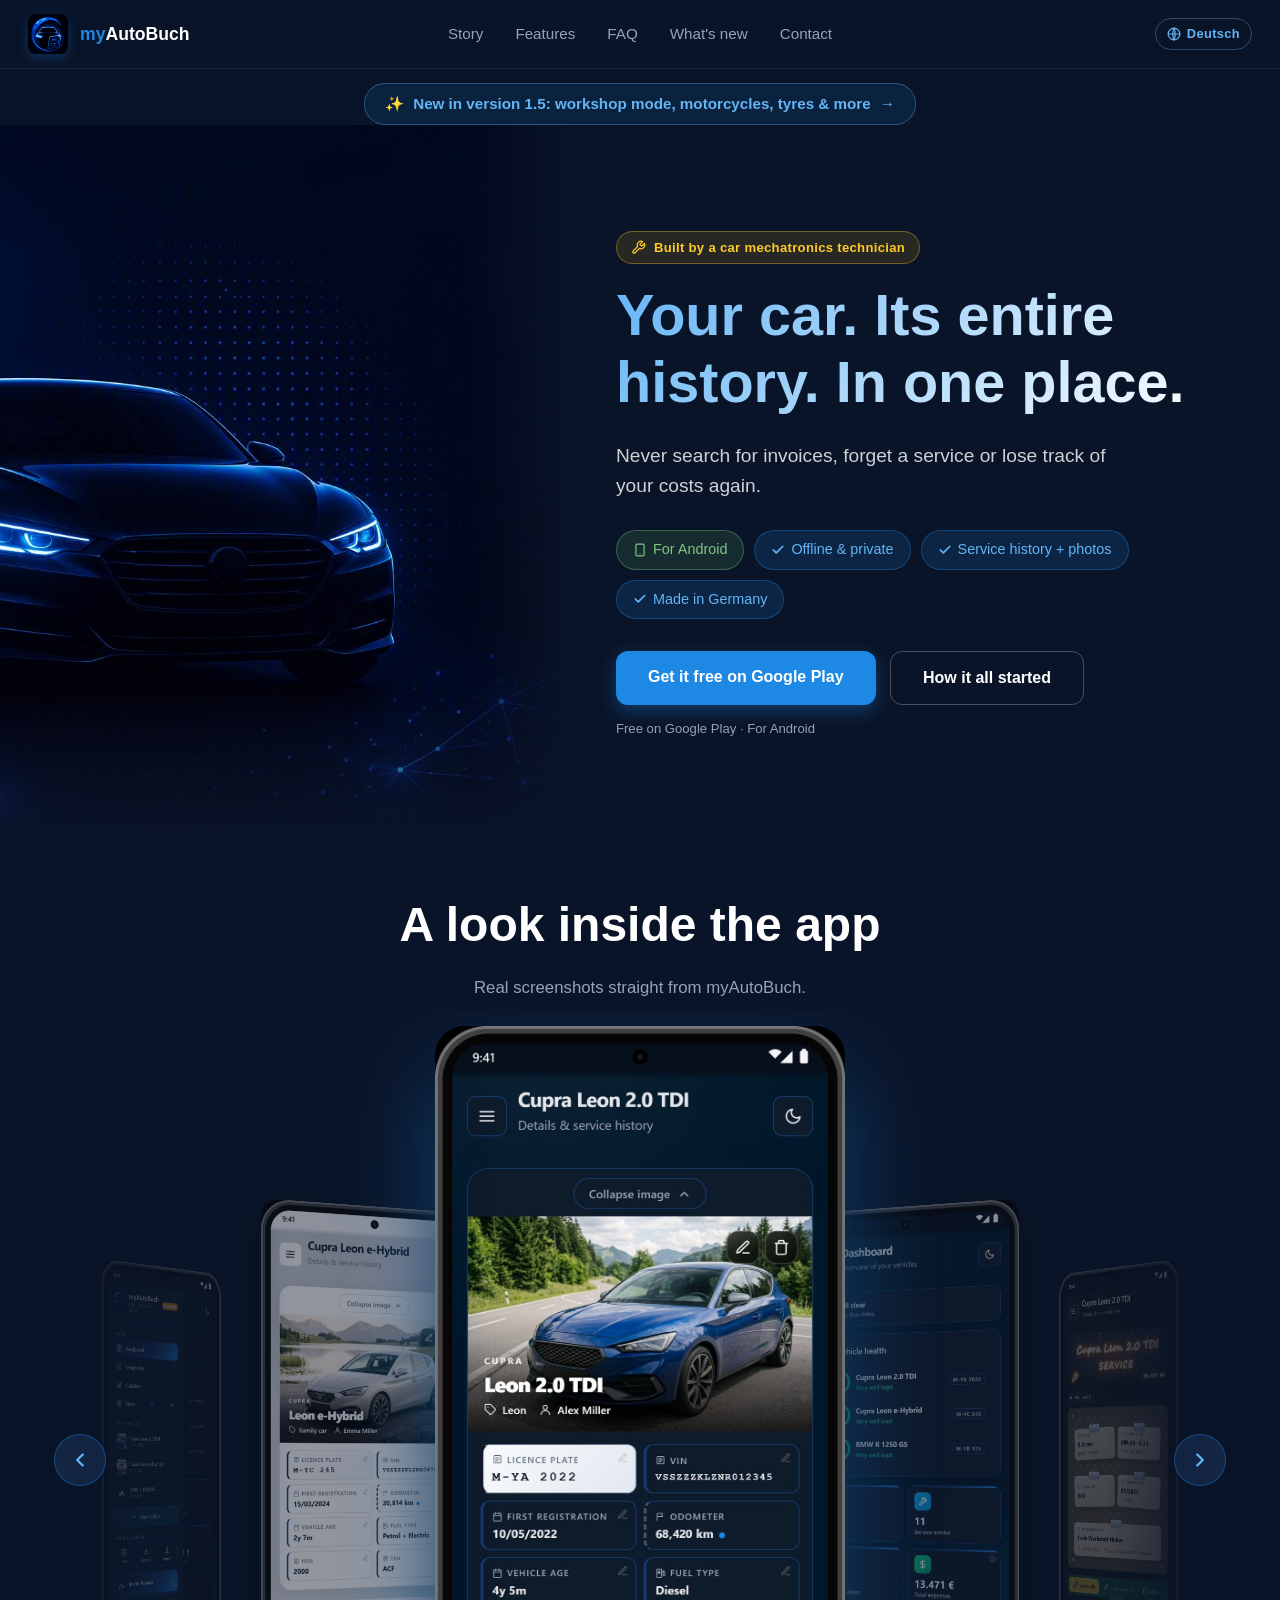
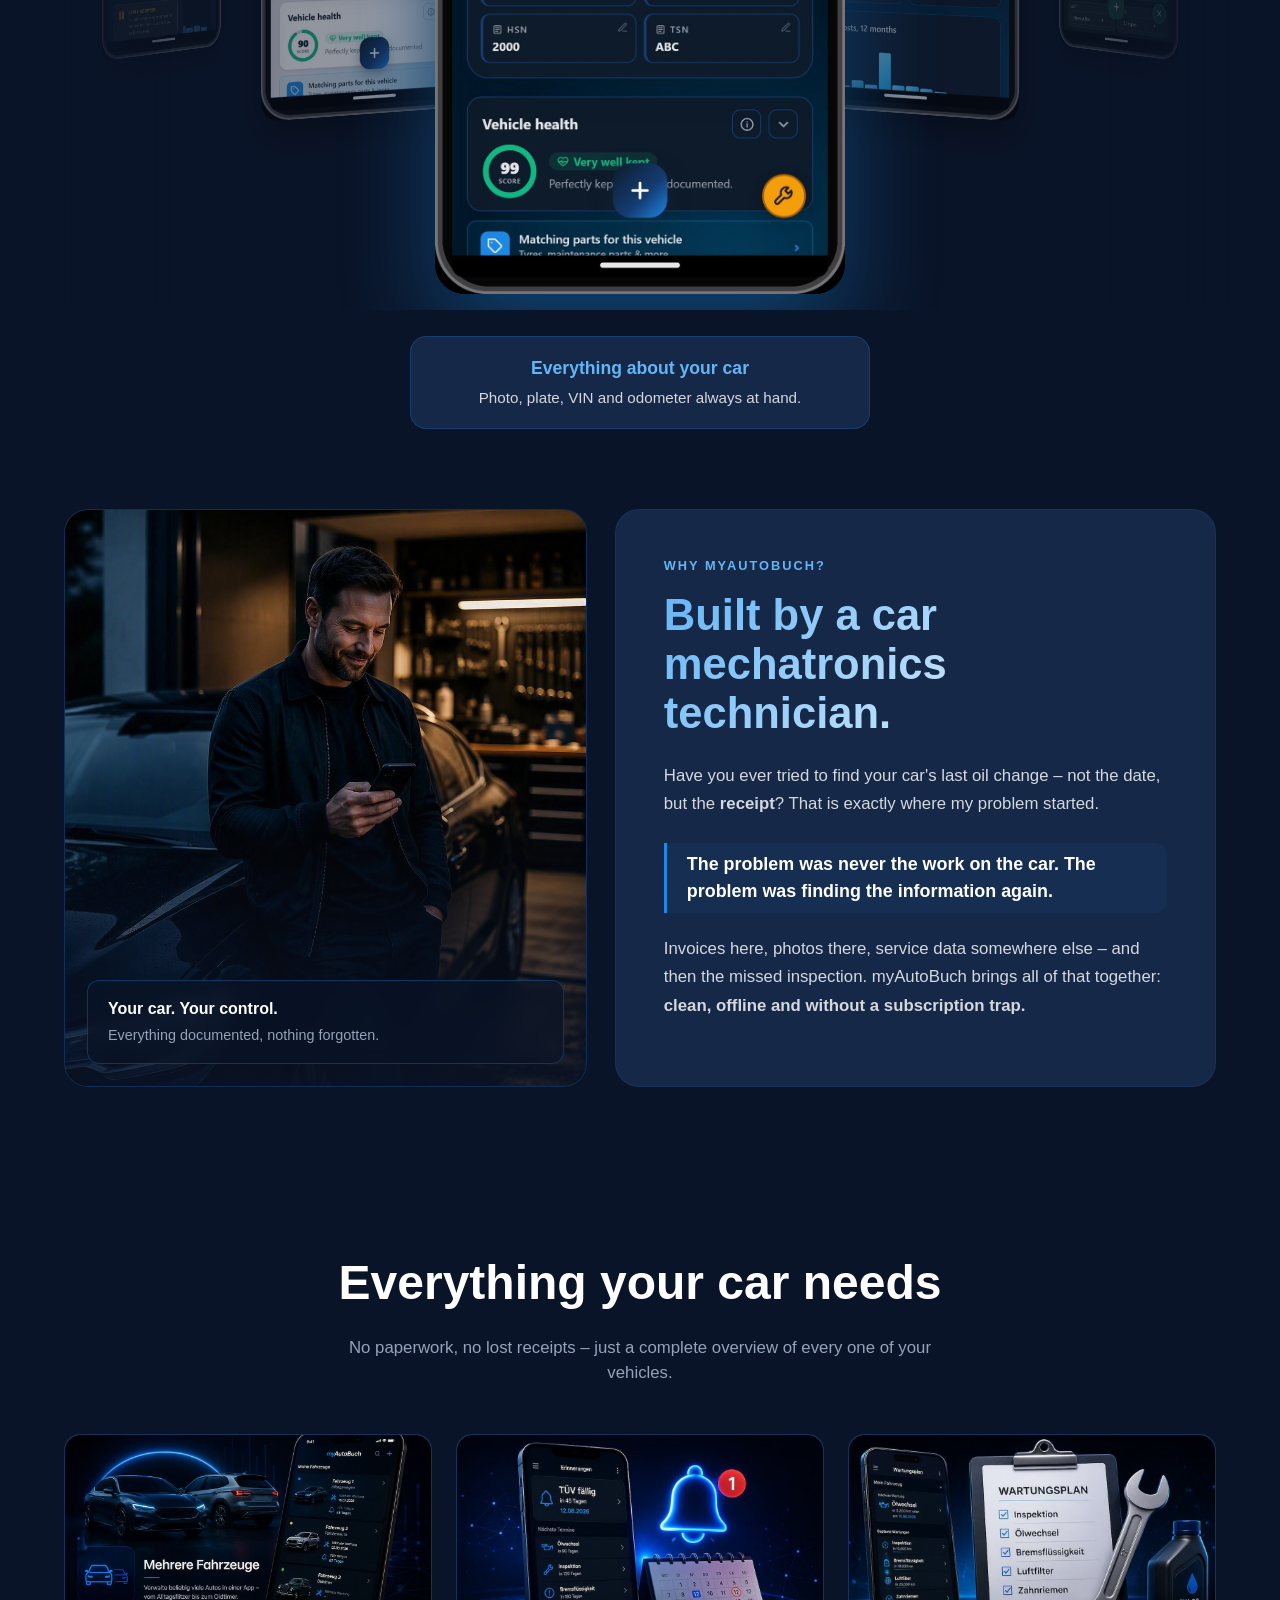
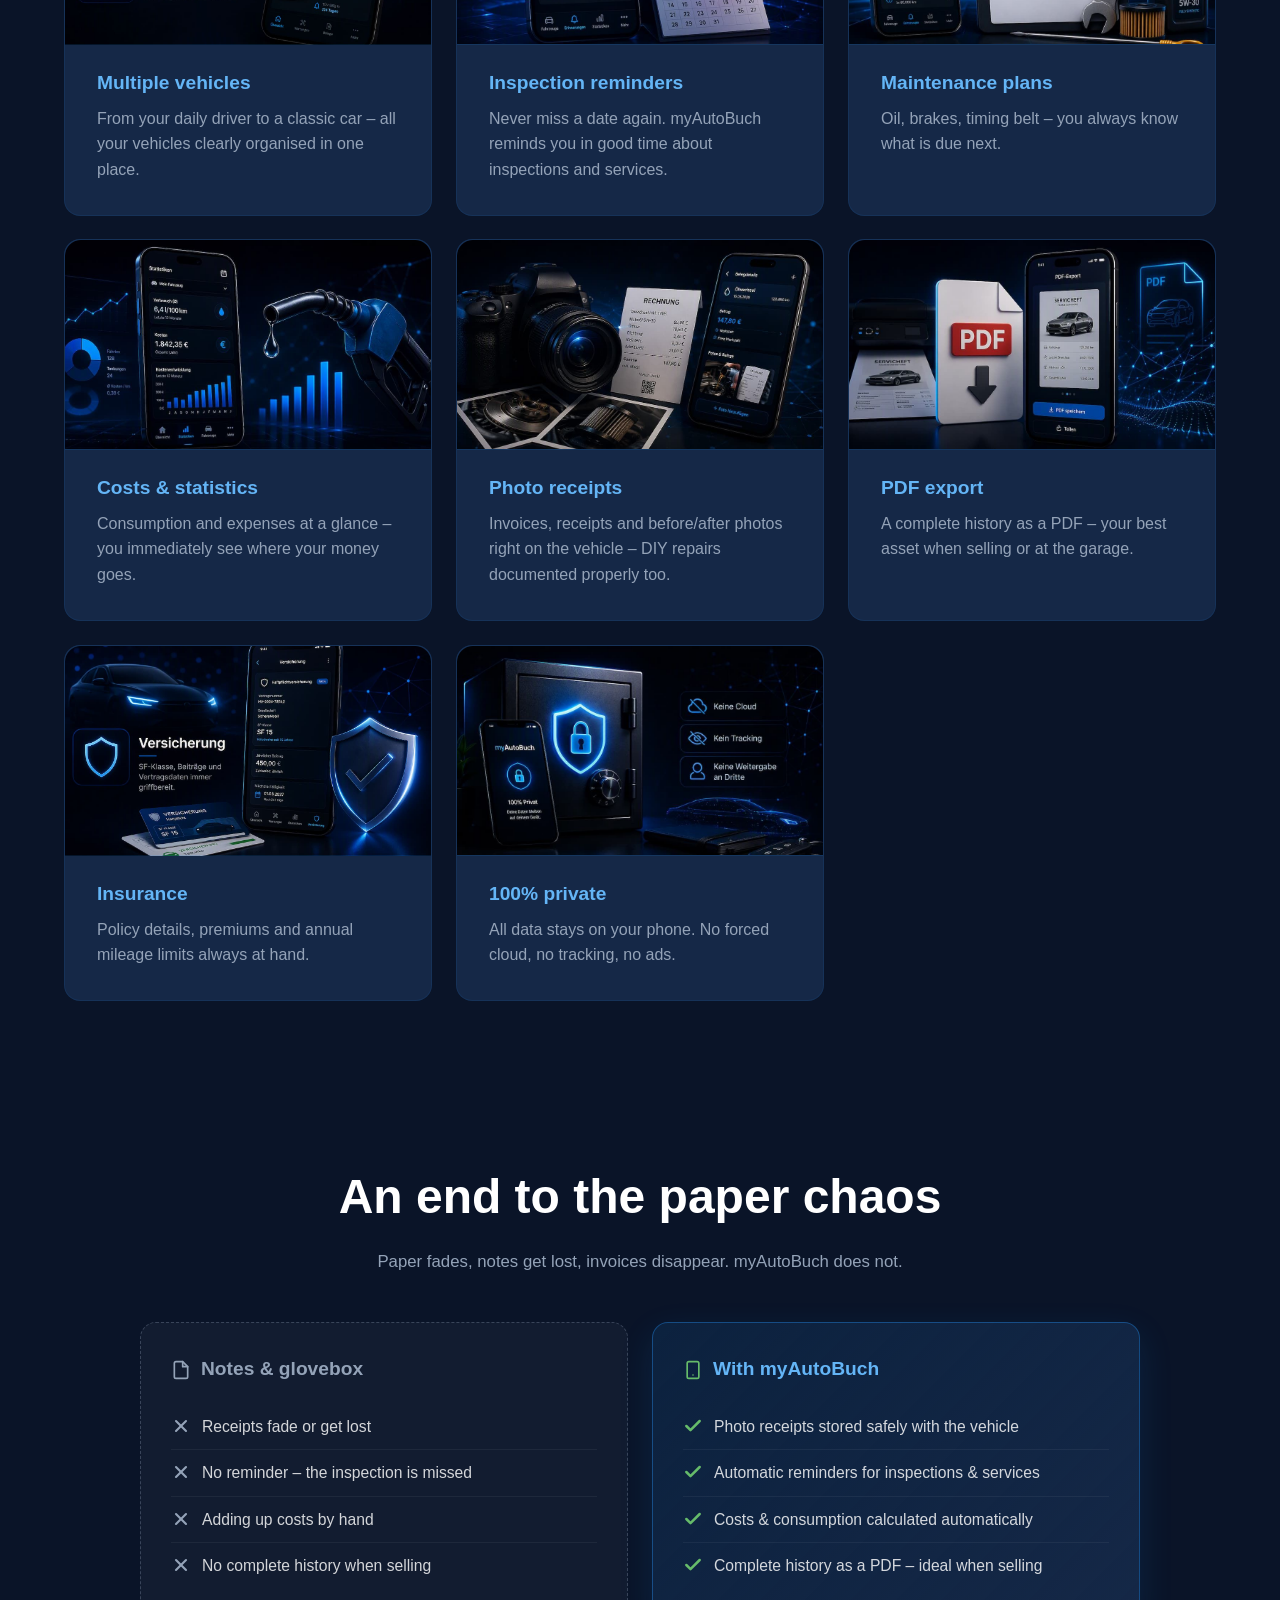
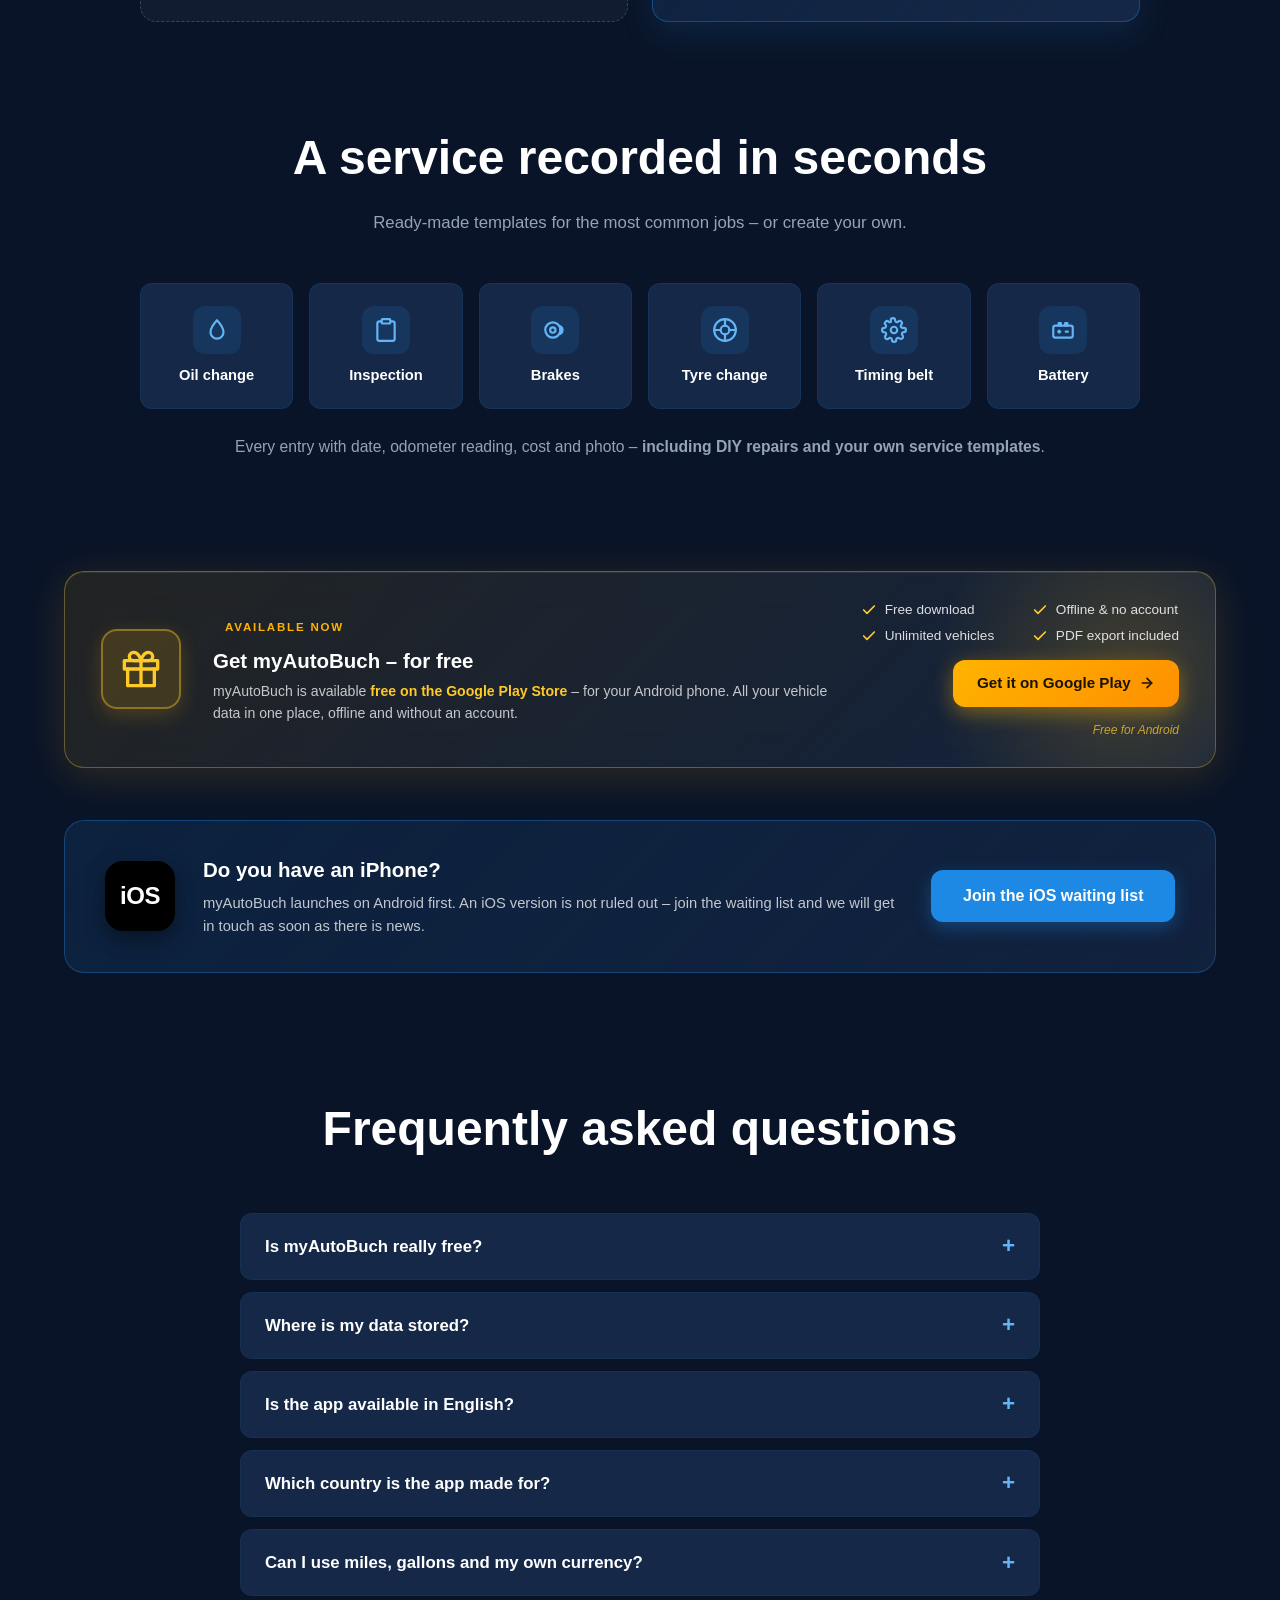
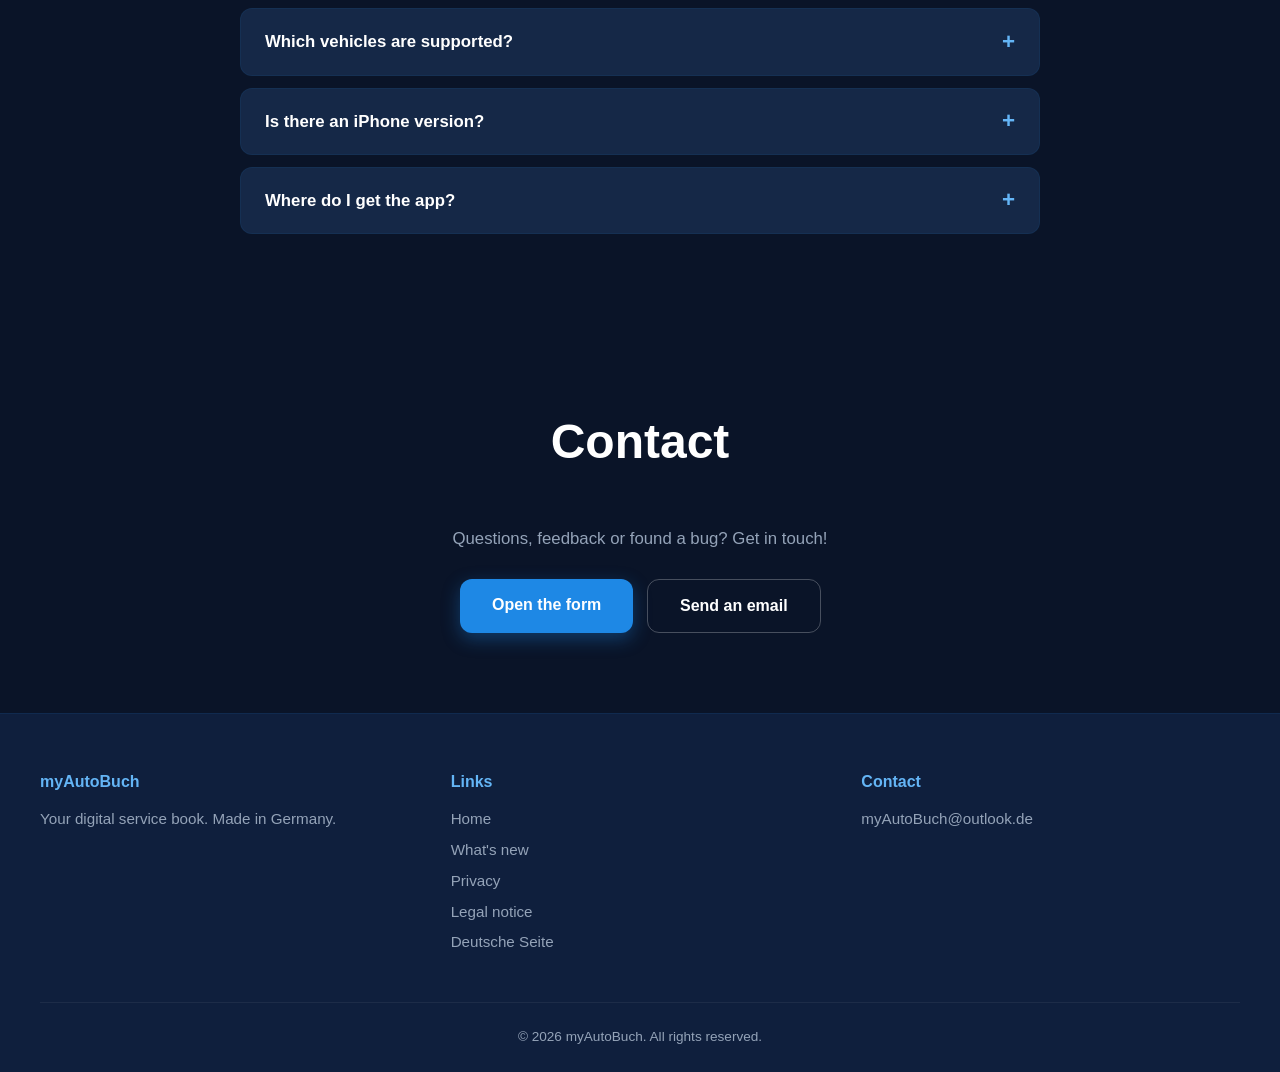
==== en/index.html @ b99125cb "v1.5-Screenshots (17, DE+EN), englische Seite freigeschaltet (Sprachumschalter, hreflang, Sitemap), " ====
<!DOCTYPE html>
<html lang="en">
<head>
<meta charset="UTF-8">
<meta name="viewport" content="width=device-width,initial-scale=1.0">
<title>myAutoBuch – Digital Service Book App for Android | Inspection, Maintenance, Fuel</title>
<meta name="description" content="myAutoBuch is the digital service book for Android. Maintenance, inspection dates, fuel-ups, costs and receipts in one app. 100% offline, 100% private. Made in Germany.">
<meta property="og:site_name" content="myAutoBuch">
<meta property="og:type" content="website">
<meta property="og:title" content="myAutoBuch – Digital Service Book App for Android">
<meta property="og:description" content="Digital service book, inspection reminders, maintenance plans and fuel log in one app. All data stays offline on your phone. Made in Germany.">
<meta property="og:url" content="https://myautobuch.github.io/en/">
<meta property="og:image" content="https://myautobuch.github.io/assets/og-image.jpg">
<meta property="og:image:width" content="1200">
<meta property="og:image:height" content="630">
<meta property="og:image:alt" content="myAutoBuch – your digital service book">
<meta property="og:locale" content="en_GB">
<meta property="og:locale:alternate" content="de_DE">
<meta name="twitter:card" content="summary_large_image">
<meta name="twitter:title" content="myAutoBuch – Digital Service Book App for Android">
<meta name="twitter:description" content="Digital service book, inspection reminders, maintenance plans and fuel log in one app. All data stays offline on your phone. Made in Germany.">
<meta name="twitter:image" content="https://myautobuch.github.io/assets/og-image.jpg">
<meta name="twitter:image:alt" content="myAutoBuch – your digital service book">
<link rel="canonical" href="https://myautobuch.github.io/en/">
<link rel="alternate" hreflang="de" href="https://myautobuch.github.io/">
<link rel="alternate" hreflang="en" href="https://myautobuch.github.io/en/">
<link rel="alternate" hreflang="x-default" href="https://myautobuch.github.io/">
<link rel="icon" href="/favicon.ico">
<link rel="apple-touch-icon" sizes="180x180" href="/apple-touch-icon.png">
<link rel="icon" type="image/png" sizes="32x32" href="/favicon-32x32.png">
<link rel="icon" type="image/png" sizes="16x16" href="/favicon-16x16.png">
<link rel="manifest" href="/site.webmanifest">
<meta name="theme-color" content="#0A1428">
<link rel="stylesheet" href="../style.css">

<!-- Additional SEO meta tags -->
<meta name="keywords" content="digital service book, car maintenance app, vehicle log book, inspection reminder, maintenance schedule, fuel log, car app, myAutoBuch, Android app, service history app">
<meta name="author" content="myAutoBuch">
<meta name="robots" content="index, follow, max-image-preview:large">
<meta name="googlebot" content="index, follow">
<meta name="language" content="English">
<meta name="revisit-after" content="7 days">
<meta name="rating" content="general">
<meta name="twitter:site" content="@myautobuch">
<meta name="twitter:creator" content="@myautobuch">

<!-- Structured Data / JSON-LD: MobileApplication -->
<script type="application/ld+json">
{
  "@context": "https://schema.org",
  "@type": "MobileApplication",
  "name": "myAutoBuch",
  "operatingSystem": "ANDROID",
  "applicationCategory": "AutoAndVehicles",
  "applicationSubCategory": "Digital service book",
  "description": "myAutoBuch is your digital service book for Android. Manage maintenance, inspection dates, fuel-ups, costs and receipts - 100 percent offline, 100 percent private, Made in Germany.",
  "url": "https://myautobuch.github.io/en/",
  "image": "https://myautobuch.github.io/assets/og-image.jpg",
  "inLanguage": "en",
  "author": {
    "@type": "Organization",
    "name": "myAutoBuch",
    "email": "myAutoBuch@outlook.de",
    "url": "https://myautobuch.github.io/"
  },
  "offers": {
    "@type": "Offer",
    "price": "0",
    "priceCurrency": "EUR",
    "availability": "https://schema.org/InStock"
  },
  "featureList": [
    "Manage multiple vehicles",
    "Inspection reminders",
    "Maintenance plans",
    "Statistics and reports",
    "Photo receipts",
    "PDF export",
    "Insurance details",
    "100 percent offline and private"
  ]
}
</script>
<!-- Structured Data / JSON-LD: Organization -->
<script type="application/ld+json">
{
  "@context": "https://schema.org",
  "@type": "Organization",
  "name": "myAutoBuch",
  "url": "https://myautobuch.github.io/",
  "logo": "https://myautobuch.github.io/assets/icon.png",
  "email": "myAutoBuch@outlook.de",
  "sameAs": [
    "https://www.facebook.com/myautobuch",
    "https://www.instagram.com/myautobuch",
    "https://twitter.com/myautobuch"
  ]
}
</script>
<!-- Structured Data / JSON-LD: Website -->
<script type="application/ld+json">
{
  "@context": "https://schema.org",
  "@type": "WebSite",
  "name": "myAutoBuch",
  "url": "https://myautobuch.github.io/en/",
  "inLanguage": "en"
}
</script>
<script type="application/ld+json">
{
  "@context": "https://schema.org",
  "@type": "FAQPage",
  "mainEntity": [
    {
      "@type": "Question",
      "name": "Is myAutoBuch really free?",
      "acceptedAnswer": {
        "@type": "Answer",
        "text": "The download stays free forever. Optional premium features will follow later, but the core of the app remains free."
      }
    },
    {
      "@type": "Question",
      "name": "Where is my data stored?",
      "acceptedAnswer": {
        "@type": "Answer",
        "text": "All data stays locally on your phone. There is no server and no account. An optional cloud backup will follow later as a premium feature."
      }
    },
    {
      "@type": "Question",
      "name": "Is the app available in English?",
      "acceptedAnswer": {
        "@type": "Answer",
        "text": "Yes. myAutoBuch is fully available in English. The app follows your device language by default and you can switch between English and German at any time under Profile."
      }
    },
    {
      "@type": "Question",
      "name": "Which country is the app made for?",
      "acceptedAnswer": {
        "@type": "Answer",
        "text": "myAutoBuch was originally built for Germany and includes some German-specific fields such as HSN/TSN codes, TUEV/HU inspection dates and no-claims classes for car insurance. Everything else - maintenance, fuel, costs, receipts and reminders - works anywhere. Units, currency and date format are freely configurable."
      }
    },
    {
      "@type": "Question",
      "name": "Which vehicles are supported?",
      "acceptedAnswer": {
        "@type": "Answer",
        "text": "Currently cars only. Motorcycles, motorhomes and trucks will follow in later versions."
      }
    },
    {
      "@type": "Question",
      "name": "Is there an iPhone version?",
      "acceptedAnswer": {
        "@type": "Answer",
        "text": "myAutoBuch launches on Android first. An iOS version is not ruled out - join the waiting list to be notified."
      }
    },
    {
      "@type": "Question",
      "name": "Where do I get the app?",
      "acceptedAnswer": {
        "@type": "Answer",
        "text": "myAutoBuch is available for free on the Google Play Store. Just search for myAutoBuch or use the download button on this page."
      }
    }
  ]
}
</script>
</head>
<body>

<style>
  /* Language switch (added with the English version) */
  .lang-switch{display:inline-flex;align-items:center;gap:6px;padding:5px 11px;border:1px solid rgba(100,181,246,.35);border-radius:999px;color:var(--color-primary-light);font-weight:700;font-size:.8rem;text-decoration:none;letter-spacing:.03em;white-space:nowrap}
  .lang-switch:hover{background:rgba(30,136,229,.14)}
  .lang-switch .ls-globe{width:14px;height:14px;flex-shrink:0}
  @media (max-width:600px){.lang-switch{padding:4px 9px;font-size:.72rem}}
</style>

<nav class="nav">
  <a href="index.html" class="nav-brand">
    <div class="nav-logo" aria-label="myAutoBuch logo"></div>
    <span><span style="color:var(--color-primary);">my</span>AutoBuch</span>
  </a>
  <ul class="nav-links">
    <li><a href="index.html#story">Story</a></li>
    <li><a href="index.html#features">Features</a></li>
    <li><a href="index.html#faq">FAQ</a></li>
    <li><a href="changelog.html">What's new</a></li>
    <li><a href="index.html#contact">Contact</a></li>
  </ul>
  <div class="nav-spacer">
    <a href="../index.html" class="lang-switch" hreflang="de" aria-label="Diese Seite auf Deutsch anzeigen">
      <svg class="ls-globe" viewBox="0 0 24 24" fill="none" stroke="currentColor" stroke-width="2" stroke-linecap="round" stroke-linejoin="round" aria-hidden="true"><circle cx="12" cy="12" r="10"/><path d="M2 12h20M12 2c2.5 3 2.5 17 0 20M12 2c-2.5 3-2.5 17 0 20"/></svg>
      Deutsch
    </a>
  </div>
</nav>

<!-- Update notice: links to the changelog page -->
<style>
  .update-banner{display:inline-flex;align-items:center;gap:9px;justify-content:center;text-align:left;padding:10px 20px;background:rgba(30,136,229,.12);border:1px solid rgba(100,181,246,.35);border-radius:999px;color:var(--color-primary-light);font-weight:600;font-size:.95rem;line-height:1.3;text-decoration:none}
  .update-banner .ub-ico,.update-banner .ub-arrow{flex-shrink:0}
  .update-banner .ub-arrow{font-weight:700}
  @media (max-width:600px){
    .update-banner{gap:7px;padding:7px 14px;font-size:.8rem;border-radius:12px}
  }
</style>
<div style="padding:14px 16px 0;display:flex;justify-content:center">
  <a href="changelog.html" class="update-banner">
    <span class="ub-ico" aria-hidden="true">✨</span>
    <span>New in version 1.5: workshop mode, motorcycles, tyres &amp; more</span>
    <span class="ub-arrow" aria-hidden="true">→</span>
  </a>
</div>

<!-- 1) HERO -->
<section class="hero">
  <div class="hero-image" role="img" aria-label="myAutoBuch – your digital service book"></div>
  <div class="hero-content">
    <span class="hero-eyebrow">
      <svg viewBox="0 0 24 24" fill="none" stroke="currentColor" stroke-width="2" stroke-linecap="round" stroke-linejoin="round"><path d="M14.7 6.3a1 1 0 0 0 0 1.4l1.6 1.6a1 1 0 0 0 1.4 0l3.77-3.77a6 6 0 0 1-7.94 7.94l-6.91 6.91a2.12 2.12 0 0 1-3-3l6.91-6.91a6 6 0 0 1 7.94-7.94l-3.76 3.76z"/></svg>
      Built by a car mechatronics technician
    </span>
    <h1>Your car. Its entire history. In one place.</h1>
    <p class="hero-subtitle">Never search for invoices, forget a service or lose track of your costs again.</p>
    <div class="hero-usps">
      <span class="pill pill-android"><svg viewBox="0 0 24 24" width="14" height="14" fill="none" stroke="currentColor" stroke-width="2" stroke-linecap="round" stroke-linejoin="round"><rect x="5" y="2" width="14" height="20" rx="2" ry="2"/><line x1="12" y1="18" x2="12" y2="18"/></svg> For Android</span>
      <span class="pill"><svg viewBox="0 0 24 24" width="14" height="14" fill="none" stroke="currentColor" stroke-width="3" stroke-linecap="round" stroke-linejoin="round"><polyline points="20 6 9 17 4 12"/></svg> Offline &amp; private</span>
      <span class="pill"><svg viewBox="0 0 24 24" width="14" height="14" fill="none" stroke="currentColor" stroke-width="3" stroke-linecap="round" stroke-linejoin="round"><polyline points="20 6 9 17 4 12"/></svg> Service history + photos</span>
      <span class="pill"><svg viewBox="0 0 24 24" width="14" height="14" fill="none" stroke="currentColor" stroke-width="3" stroke-linecap="round" stroke-linejoin="round"><polyline points="20 6 9 17 4 12"/></svg> Made in Germany</span>
    </div>
    <div class="hero-buttons">
      <a href="https://play.google.com/store/apps/details?id=de.myautobuch.app" class="btn btn-primary">Get it free on Google Play</a>
      <a href="#story" class="btn btn-secondary">How it all started</a>
    </div>
    <p class="hero-note">Free on Google Play · For Android</p>
  </div>
</section>

<!-- 2) SCREENSHOT CAROUSEL -->
<section id="screenshots" class="screens-head">
  <h2 class="reveal">A look inside the app</h2>
  <p class="lead reveal" data-d="1">Real screenshots straight from myAutoBuch.</p>
</section>

<div class="carousel3d" id="carousel3d" aria-label="Screenshot gallery of myAutoBuch">
  <button class="carousel3d-nav prev" id="c3dPrev" aria-label="Previous screenshot">
    <svg viewBox="0 0 24 24" fill="none" stroke="currentColor" stroke-width="2.5" stroke-linecap="round" stroke-linejoin="round"><polyline points="15 18 9 12 15 6"/></svg>
  </button>
  <div class="carousel3d-stage" id="c3dStage">
    <figure class="c3d-item" data-title="Everything about your car" data-text="Photo, plate, VIN and odometer always at hand.">
      <img src="../assets/en/screenshot-1.jpg?v=1.5" alt="Vehicle detail view with photo, registration, VIN and odometer" loading="lazy" width="900" height="1905">
    </figure>
    <figure class="c3d-item" data-title="Your cockpit" data-text="All vehicles, health and costs at a glance.">
      <img src="../assets/en/screenshot-2.jpg?v=1.5" alt="Dashboard with vehicle health, dates and costs" loading="lazy" width="900" height="1905">
    </figure>
    <figure class="c3d-item" data-title="New: workshop mode" data-text="Tyres, oil, fluids and your garage in one place.">
      <img src="../assets/en/screenshot-3.jpg?v=1.5" alt="Workshop mode with neon sign and tool wall" loading="lazy" width="900" height="1905">
    </figure>
    <figure class="c3d-item" data-title="Tyre manager" data-text="Measure tread, wear and remaining distance per wheel.">
      <img src="../assets/en/screenshot-4.jpg?v=1.5" alt="Tyre manager with tread depth per wheel and wear forecast" loading="lazy" width="900" height="1905">
    </figure>
    <figure class="c3d-item" data-title="Spare parts" data-text="Part numbers, prices and sources saved.">
      <img src="../assets/en/screenshot-5.jpg?v=1.5" alt="Spare parts list with part numbers, prices and sources" loading="lazy" width="900" height="1905">
    </figure>
    <figure class="c3d-item" data-title="Maintenance plans" data-text="Intervals by time and distance – the app reminds you.">
      <img src="../assets/en/screenshot-6.jpg?v=1.5" alt="Maintenance plans with intervals for oil change and inspection" loading="lazy" width="900" height="1905">
    </figure>
    <figure class="c3d-item" data-title="Vehicle health" data-text="Transparent score from inspection, maintenance, odometer and records.">
      <img src="../assets/en/screenshot-7.jpg?v=1.5" alt="Vehicle health score with breakdown and history" loading="lazy" width="900" height="1905">
    </figure>
    <figure class="c3d-item" data-title="Fuel &amp; consumption" data-text="Every fill-up with consumption and distance.">
      <img src="../assets/en/screenshot-8.jpg?v=1.5" alt="Fuel history with consumption per fill-up" loading="lazy" width="900" height="1905">
    </figure>
    <figure class="c3d-item" data-title="Costs under control" data-text="Costs by category and cost per 100 km.">
      <img src="../assets/en/screenshot-9.jpg?v=1.5" alt="Statistics with costs by category and cost per 100 km" loading="lazy" width="900" height="1905">
    </figure>
    <figure class="c3d-item" data-title="Every euro broken down" data-text="Service types and other costs in detail.">
      <img src="../assets/en/screenshot-10.jpg?v=1.5" alt="Expanded cost categories with service types and other costs" loading="lazy" width="900" height="1905">
    </figure>
    <figure class="c3d-item" data-title="Fuel analysis" data-text="Avg price, consumption, CO₂ and monthly fuel costs.">
      <img src="../assets/en/screenshot-11.jpg?v=1.5" alt="Fuel analysis with average price, consumption, CO₂ and monthly costs" loading="lazy" width="900" height="1905">
    </figure>
    <figure class="c3d-item" data-title="Prices &amp; stations" data-text="Price per litre history and your cheapest stations.">
      <img src="../assets/en/screenshot-12.jpg?v=1.5" alt="Price per litre history and fuel station ranking" loading="lazy" width="900" height="1905">
    </figure>
    <figure class="c3d-item" data-title="Mileage" data-text="Keep an eye on your insured annual mileage.">
      <img src="../assets/en/screenshot-13.jpg?v=1.5" alt="Mileage with insured annual mileage and monthly chart" loading="lazy" width="900" height="1905">
    </figure>
    <figure class="c3d-item" data-title="Vehicle value forecast" data-text="Keep or replace? An honest assessment.">
      <img src="../assets/en/screenshot-14.jpg?v=1.5" alt="Vehicle value forecast with repair costs per year" loading="lazy" width="900" height="1905">
    </figure>
    <figure class="c3d-item" data-title="Year in review" data-text="Your car year in numbers – ready to share.">
      <img src="../assets/en/screenshot-15.jpg?v=1.5" alt="Year in review with total expenses and comparison to the previous year" loading="lazy" width="900" height="1905">
    </figure>
    <figure class="c3d-item" data-title="Multiple vehicles" data-text="Cars and motorcycles in one app.">
      <img src="../assets/en/screenshot-16.jpg?v=1.5" alt="App menu with several vehicles and backup" loading="lazy" width="900" height="1905">
    </figure>
    <figure class="c3d-item" data-title="Light theme" data-text="Light or dark – your choice.">
      <img src="../assets/en/screenshot-17.jpg?v=1.5" alt="Vehicle view in light theme" loading="lazy" width="900" height="1905">
    </figure>
  </div>
  <button class="carousel3d-nav next" id="c3dNext" aria-label="Next screenshot">
    <svg viewBox="0 0 24 24" fill="none" stroke="currentColor" stroke-width="2.5" stroke-linecap="round" stroke-linejoin="round"><polyline points="9 18 15 12 9 6"/></svg>
  </button>
</div>
<div class="carousel3d-caption reveal" id="c3dCaption">
  <h4>Everything about your vehicle</h4>
  <p>Registration, VIN and odometer always at hand.</p>
</div>

<!-- 3) WHY I BUILT THIS APP -->
<section id="story" class="warum-section">
  <div class="warum-grid">
    <div class="warum-visual reveal">
      <img src="../assets/warum-visual.jpg" alt="Car mechatronics technician working on his own vehicle in his garage">
      <div class="warum-visual-label">
        <strong>Your car. Your control.</strong>
        <span>Everything documented, nothing forgotten.</span>
      </div>
    </div>
    <div class="warum-text reveal" data-d="1">
      <span class="warum-eyebrow">Why myAutoBuch?</span>
      <h2>Built by a car mechatronics technician.</h2>
      <p>Have you ever tried to find your car's last oil change – not the date, but the <strong>receipt</strong>? That is exactly where my problem started.</p>
      <blockquote>The problem was never the work on the car. The problem was finding the information again.</blockquote>
      <p>Invoices here, photos there, service data somewhere else – and then the missed inspection. myAutoBuch brings all of that together: <strong>clean, offline and without a subscription trap.</strong></p>
    </div>
  </div>
</section>

<!-- 4) FEATURES -->
<section id="features">
  <h2 class="reveal">Everything your car needs</h2>
  <p class="lead reveal" data-d="1">No paperwork, no lost receipts – just a complete overview of every one of your vehicles.</p>
  <div class="features-grid">
    <div class="feature-card reveal" data-d="1">
      <div class="feature-icon"><svg viewBox="0 0 24 24" fill="none" stroke="currentColor" stroke-width="2" stroke-linecap="round" stroke-linejoin="round"><path d="M14 16H9m10 0h3v-3.15a1 1 0 0 0-.84-.99L16 11l-2.7-3.6a1 1 0 0 0-.8-.4H5.24a2 2 0 0 0-1.8 1.1l-.8 1.63A6 6 0 0 0 2 12.42V16h2"/><circle cx="6.5" cy="16.5" r="2.5"/><circle cx="16.5" cy="16.5" r="2.5"/></svg></div>
      <h3>Multiple vehicles</h3>
      <p>From your daily driver to a classic car – all your vehicles clearly organised in one place.</p>
    </div>
    <div class="feature-card reveal" data-d="2">
      <div class="feature-icon"><svg viewBox="0 0 24 24" fill="none" stroke="currentColor" stroke-width="2" stroke-linecap="round" stroke-linejoin="round"><path d="M18 8A6 6 0 0 0 6 8c0 7-3 9-3 9h18s-3-2-3-9"/><path d="M13.73 21a2 2 0 0 1-3.46 0"/></svg></div>
      <h3>Inspection reminders</h3>
      <p>Never miss a date again. myAutoBuch reminds you in good time about inspections and services.</p>
    </div>
    <div class="feature-card reveal" data-d="3">
      <div class="feature-icon"><svg viewBox="0 0 24 24" fill="none" stroke="currentColor" stroke-width="2" stroke-linecap="round" stroke-linejoin="round"><path d="M14.7 6.3a1 1 0 0 0 0 1.4l1.6 1.6a1 1 0 0 0 1.4 0l3.77-3.77a6 6 0 0 1-7.94 7.94l-6.91 6.91a2.12 2.12 0 0 1-3-3l6.91-6.91a6 6 0 0 1 7.94-7.94l-3.76 3.76z"/></svg></div>
      <h3>Maintenance plans</h3>
      <p>Oil, brakes, timing belt – you always know what is due next.</p>
    </div>
    <div class="feature-card reveal" data-d="4">
      <div class="feature-icon"><svg viewBox="0 0 24 24" fill="none" stroke="currentColor" stroke-width="2" stroke-linecap="round" stroke-linejoin="round"><line x1="12" y1="20" x2="12" y2="10"/><line x1="18" y1="20" x2="18" y2="4"/><line x1="6" y1="20" x2="6" y2="16"/></svg></div>
      <h3>Costs &amp; statistics</h3>
      <p>Consumption and expenses at a glance – you immediately see where your money goes.</p>
    </div>
    <div class="feature-card reveal" data-d="5">
      <div class="feature-icon"><svg viewBox="0 0 24 24" fill="none" stroke="currentColor" stroke-width="2" stroke-linecap="round" stroke-linejoin="round"><path d="M23 19a2 2 0 0 1-2 2H3a2 2 0 0 1-2-2V8a2 2 0 0 1 2-2h4l2-3h6l2 3h4a2 2 0 0 1 2 2z"/><circle cx="12" cy="13" r="4"/></svg></div>
      <h3>Photo receipts</h3>
      <p>Invoices, receipts and before/after photos right on the vehicle – DIY repairs documented properly too.</p>
    </div>
    <div class="feature-card reveal" data-d="6">
      <div class="feature-icon"><svg viewBox="0 0 24 24" fill="none" stroke="currentColor" stroke-width="2" stroke-linecap="round" stroke-linejoin="round"><path d="M14 2H6a2 2 0 0 0-2 2v16a2 2 0 0 0 2 2h12a2 2 0 0 0 2-2V8z"/><polyline points="14 2 14 8 20 8"/><line x1="16" y1="13" x2="8" y2="13"/><line x1="16" y1="17" x2="8" y2="17"/></svg></div>
      <h3>PDF export</h3>
      <p>A complete history as a PDF – your best asset when selling or at the garage.</p>
    </div>
    <div class="feature-card reveal" data-d="7">
      <div class="feature-icon"><svg viewBox="0 0 24 24" fill="none" stroke="currentColor" stroke-width="2" stroke-linecap="round" stroke-linejoin="round"><path d="M12 22s8-4 8-10V5l-8-3-8 3v7c0 6 8 10 8 10z"/></svg></div>
      <h3>Insurance</h3>
      <p>Policy details, premiums and annual mileage limits always at hand.</p>
    </div>
    <div class="feature-card reveal" data-d="8">
      <div class="feature-icon"><svg viewBox="0 0 24 24" fill="none" stroke="currentColor" stroke-width="2" stroke-linecap="round" stroke-linejoin="round"><rect x="3" y="11" width="18" height="11" rx="2" ry="2"/><path d="M7 11V7a5 5 0 0 1 10 0v4"/></svg></div>
      <h3>100% private</h3>
      <p>All data stays on your phone. No forced cloud, no tracking, no ads.</p>
    </div>
  </div>
</section>

<!-- 4b) COMPARISON -->
<section id="comparison">
  <h2 class="reveal">An end to the paper chaos</h2>
  <p class="lead reveal" data-d="1">Paper fades, notes get lost, invoices disappear. myAutoBuch does not.</p>
  <div class="compare-grid">
    <div class="compare-col is-old reveal" data-d="1">
      <h3>
        <svg class="compare-ico" viewBox="0 0 24 24" fill="none" stroke="currentColor" stroke-width="2" stroke-linecap="round" stroke-linejoin="round"><path d="M14 2H6a2 2 0 0 0-2 2v16a2 2 0 0 0 2 2h12a2 2 0 0 0 2-2V8z"/><polyline points="14 2 14 8 20 8"/></svg>
        Notes &amp; glovebox
      </h3>
      <ul class="compare-list">
        <li><svg class="compare-ico" viewBox="0 0 24 24" fill="none" stroke="currentColor" stroke-width="2.5" stroke-linecap="round" stroke-linejoin="round"><line x1="18" y1="6" x2="6" y2="18"/><line x1="6" y1="6" x2="18" y2="18"/></svg> Receipts fade or get lost</li>
        <li><svg class="compare-ico" viewBox="0 0 24 24" fill="none" stroke="currentColor" stroke-width="2.5" stroke-linecap="round" stroke-linejoin="round"><line x1="18" y1="6" x2="6" y2="18"/><line x1="6" y1="6" x2="18" y2="18"/></svg> No reminder – the inspection is missed</li>
        <li><svg class="compare-ico" viewBox="0 0 24 24" fill="none" stroke="currentColor" stroke-width="2.5" stroke-linecap="round" stroke-linejoin="round"><line x1="18" y1="6" x2="6" y2="18"/><line x1="6" y1="6" x2="18" y2="18"/></svg> Adding up costs by hand</li>
        <li><svg class="compare-ico" viewBox="0 0 24 24" fill="none" stroke="currentColor" stroke-width="2.5" stroke-linecap="round" stroke-linejoin="round"><line x1="18" y1="6" x2="6" y2="18"/><line x1="6" y1="6" x2="18" y2="18"/></svg> No complete history when selling</li>
      </ul>
    </div>
    <div class="compare-col is-new reveal" data-d="2">
      <h3>
        <svg class="compare-ico" viewBox="0 0 24 24" fill="none" stroke="currentColor" stroke-width="2" stroke-linecap="round" stroke-linejoin="round"><rect x="5" y="2" width="14" height="20" rx="2" ry="2"/><line x1="12" y1="18" x2="12" y2="18"/></svg>
        With myAutoBuch
      </h3>
      <ul class="compare-list">
        <li><svg class="compare-ico" viewBox="0 0 24 24" fill="none" stroke="currentColor" stroke-width="3" stroke-linecap="round" stroke-linejoin="round"><polyline points="20 6 9 17 4 12"/></svg> Photo receipts stored safely with the vehicle</li>
        <li><svg class="compare-ico" viewBox="0 0 24 24" fill="none" stroke="currentColor" stroke-width="3" stroke-linecap="round" stroke-linejoin="round"><polyline points="20 6 9 17 4 12"/></svg> Automatic reminders for inspections &amp; services</li>
        <li><svg class="compare-ico" viewBox="0 0 24 24" fill="none" stroke="currentColor" stroke-width="3" stroke-linecap="round" stroke-linejoin="round"><polyline points="20 6 9 17 4 12"/></svg> Costs &amp; consumption calculated automatically</li>
        <li><svg class="compare-ico" viewBox="0 0 24 24" fill="none" stroke="currentColor" stroke-width="3" stroke-linecap="round" stroke-linejoin="round"><polyline points="20 6 9 17 4 12"/></svg> Complete history as a PDF – ideal when selling</li>
      </ul>
    </div>
  </div>
</section>

<!-- 4c) SERVICE PRESETS -->
<section id="presets" style="padding-top:20px;">
  <h2 class="reveal">A service recorded in seconds</h2>
  <p class="lead reveal" data-d="1">Ready-made templates for the most common jobs – or create your own.</p>
  <div class="presets-wrap">
    <div class="presets-grid">
      <div class="preset-chip reveal" data-d="1">
        <div class="preset-ico"><svg viewBox="0 0 24 24" stroke-width="2" stroke-linecap="round" stroke-linejoin="round"><path d="M12 3s6 6.5 6 11a6 6 0 0 1-12 0c0-4.5 6-11 6-11z"/></svg></div>
        <span>Oil change</span>
      </div>
      <div class="preset-chip reveal" data-d="2">
        <div class="preset-ico"><svg viewBox="0 0 24 24" stroke-width="2" stroke-linecap="round" stroke-linejoin="round"><path d="M16 4h2a2 2 0 0 1 2 2v14a2 2 0 0 1-2 2H6a2 2 0 0 1-2-2V6a2 2 0 0 1 2-2h2"/><rect x="8" y="2" width="8" height="4" rx="1"/></svg></div>
        <span>Inspection</span>
      </div>
      <div class="preset-chip reveal" data-d="3">
        <div class="preset-ico"><svg viewBox="0 0 24 24" stroke-width="2" stroke-linecap="round" stroke-linejoin="round"><circle cx="10" cy="12" r="7"/><circle cx="10" cy="12" r="2.5"/><path d="M17 8.5a4 4 0 0 1 0 7z"/></svg></div>
        <span>Brakes</span>
      </div>
      <div class="preset-chip reveal" data-d="4">
        <div class="preset-ico"><svg viewBox="0 0 24 24" stroke-width="2" stroke-linecap="round" stroke-linejoin="round"><circle cx="12" cy="12" r="10"/><circle cx="12" cy="12" r="4"/><line x1="12" y1="2" x2="12" y2="8"/><line x1="12" y1="16" x2="12" y2="22"/><line x1="2" y1="12" x2="8" y2="12"/><line x1="16" y1="12" x2="22" y2="12"/></svg></div>
        <span>Tyre change</span>
      </div>
      <div class="preset-chip reveal" data-d="5">
        <div class="preset-ico"><svg viewBox="0 0 24 24" stroke-width="2" stroke-linecap="round" stroke-linejoin="round"><circle cx="12" cy="12" r="3"/><path d="M19.4 15a1.65 1.65 0 0 0 .33 1.82l.06.06a2 2 0 1 1-2.83 2.83l-.06-.06a1.65 1.65 0 0 0-1.82-.33 1.65 1.65 0 0 0-1 1.51V21a2 2 0 1 1-4 0v-.09A1.65 1.65 0 0 0 9 19.4a1.65 1.65 0 0 0-1.82.33l-.06.06a2 2 0 1 1-2.83-2.83l.06-.06a1.65 1.65 0 0 0 .33-1.82 1.65 1.65 0 0 0-1.51-1H3a2 2 0 1 1 0-4h.09A1.65 1.65 0 0 0 4.6 9a1.65 1.65 0 0 0-.33-1.82l-.06-.06a2 2 0 1 1 2.83-2.83l.06.06a1.65 1.65 0 0 0 1.82.33h0A1.65 1.65 0 0 0 9 3.09V3a2 2 0 1 1 4 0v.09a1.65 1.65 0 0 0 1 1.51 1.65 1.65 0 0 0 1.82-.33l.06-.06a2 2 0 1 1 2.83 2.83l-.06.06a1.65 1.65 0 0 0-.33 1.82V9a1.65 1.65 0 0 0 1.51 1H21a2 2 0 1 1 0 4h-.09a1.65 1.65 0 0 0-1.51 1z"/></svg></div>
        <span>Timing belt</span>
      </div>
      <div class="preset-chip reveal" data-d="6">
        <div class="preset-ico"><svg viewBox="0 0 24 24" stroke-width="2" stroke-linecap="round" stroke-linejoin="round"><rect x="3" y="8" width="18" height="11" rx="2"/><path d="M8 8V5.5h2V8M14 8V5.5h2V8"/><path d="M7.5 13.5h2M8.5 12.5v2M14.5 13.5h2"/></svg></div>
        <span>Battery</span>
      </div>
    </div>
    <p class="presets-note reveal">Every entry with date, odometer reading, cost and photo – <strong>including DIY repairs and your own service templates</strong>.</p>
  </div>
</section>

<!-- 5) DOWNLOAD -->
<div class="beta-wrapper" id="download">
  <div class="beta-card reveal">
    <div class="beta-icon-large"><svg viewBox="0 0 24 24" fill="none" stroke="currentColor" stroke-width="2" stroke-linecap="round" stroke-linejoin="round"><polyline points="20 12 20 22 4 22 4 12"/><rect x="2" y="7" width="20" height="5"/><line x1="12" y1="22" x2="12" y2="7"/><path d="M12 7H7.5a2.5 2.5 0 0 1 0-5C11 2 12 7 12 7z"/><path d="M12 7h4.5a2.5 2.5 0 0 0 0-5C13 2 12 7 12 7z"/></svg></div>
    <div class="beta-content">
      <span class="beta-badge">Available now</span>
      <h2>Get myAutoBuch – for free</h2>
      <p>myAutoBuch is available <strong style="color:#FFCA28;">free on the Google Play Store</strong> – for your Android phone. All your vehicle data in one place, offline and without an account.</p>
    </div>
    <div class="beta-actions">
      <div class="beta-perks">
        <span class="beta-perk"><svg class="beta-perk-icon" viewBox="0 0 24 24" fill="none" stroke="currentColor" stroke-width="2.5" stroke-linecap="round" stroke-linejoin="round"><polyline points="20 6 9 17 4 12"/></svg> Free download</span>
        <span class="beta-perk"><svg class="beta-perk-icon" viewBox="0 0 24 24" fill="none" stroke="currentColor" stroke-width="2.5" stroke-linecap="round" stroke-linejoin="round"><polyline points="20 6 9 17 4 12"/></svg> Offline &amp; no account</span>
        <span class="beta-perk"><svg class="beta-perk-icon" viewBox="0 0 24 24" fill="none" stroke="currentColor" stroke-width="2.5" stroke-linecap="round" stroke-linejoin="round"><polyline points="20 6 9 17 4 12"/></svg> Unlimited vehicles</span>
        <span class="beta-perk"><svg class="beta-perk-icon" viewBox="0 0 24 24" fill="none" stroke="currentColor" stroke-width="2.5" stroke-linecap="round" stroke-linejoin="round"><polyline points="20 6 9 17 4 12"/></svg> PDF export included</span>
      </div>
      <a href="https://play.google.com/store/apps/details?id=de.myautobuch.app" class="btn-gold">Get it on Google Play <svg viewBox="0 0 24 24" fill="none" stroke="currentColor" stroke-width="2.5" stroke-linecap="round" stroke-linejoin="round"><line x1="5" y1="12" x2="19" y2="12"/><polyline points="12 5 19 12 12 19"/></svg></a>
      <p class="beta-note">Free for Android</p>
    </div>
  </div>
</div>

<!-- 5b) iOS WAITING LIST -->
<div class="ios-wrapper" id="ios">
  <div class="ios-card reveal">
    <div class="ios-badge">iOS</div>
    <div class="ios-text">
      <h2>Do you have an iPhone?</h2>
      <p>myAutoBuch launches on Android first. An iOS version is not ruled out – join the waiting list and we will get in touch as soon as there is news.</p>
    </div>
    <div class="beta-actions">
      <a href="https://forms.office.com/r/3U23NcqqBD" class="btn btn-primary">Join the iOS waiting list</a>
    </div>
  </div>
</div>

<!-- 6) FAQ -->
<section id="faq">
  <h2 class="reveal">Frequently asked questions</h2>
  <div class="faq-list">
    <details class="faq-item reveal" data-d="1">
      <summary>Is myAutoBuch really free?<span class="faq-icon">+</span></summary>
      <p>The download stays free forever. Optional premium features will follow later – the core of the app remains free.</p>
    </details>
    <details class="faq-item reveal" data-d="2">
      <summary>Where is my data stored?<span class="faq-icon">+</span></summary>
      <p>All data stays locally on your phone. There is no server and no account. An optional cloud backup will follow later as a premium feature.</p>
    </details>
    <details class="faq-item reveal" data-d="3">
      <summary>Is the app available in English?<span class="faq-icon">+</span></summary>
      <p>Yes – myAutoBuch is fully available in English. By default the app follows your device language, and you can switch between English and German at any time under <strong>Profile → Language</strong>.</p>
    </details>
    <details class="faq-item reveal" data-d="4">
      <summary>Which country is the app made for?<span class="faq-icon">+</span></summary>
      <p>myAutoBuch was originally built for Germany and still contains a few German-specific fields (HSN/TSN codes, TÜV/HU inspection dates and no-claims classes). Everything else – maintenance, fuel, costs, receipts and reminders – works anywhere, and units, currency and date format are freely configurable.</p>
    </details>
    <details class="faq-item reveal" data-d="5">
      <summary>Can I use miles, gallons and my own currency?<span class="faq-icon">+</span></summary>
      <p>Yes. You can switch between kilometres and miles, litres and gallons (US/UK), L/100km and mpg, and choose your currency and date format under <strong>Profile</strong>.</p>
    </details>
    <details class="faq-item reveal" data-d="6">
      <summary>Which vehicles are supported?<span class="faq-icon">+</span></summary>
      <p>Currently cars only. Motorcycles, motorhomes and trucks will follow in later versions.</p>
    </details>
    <details class="faq-item reveal" data-d="7">
      <summary>Is there an iPhone version?<span class="faq-icon">+</span></summary>
      <p>myAutoBuch launches on Android first. An iOS version is not ruled out – join the iOS waiting list and we will let you know as soon as there is news.</p>
    </details>
    <details class="faq-item reveal" data-d="8">
      <summary>Where do I get the app?<span class="faq-icon">+</span></summary>
      <p>myAutoBuch is available for free on the Google Play Store – just search for “myAutoBuch” or use the download button above.</p>
    </details>
  </div>
</section>

<section id="contact" class="contact-section">
  <h2 class="reveal">Contact</h2>
  <p class="reveal" data-d="1">Questions, feedback or found a bug? Get in touch!</p>
  <div class="contact-buttons reveal" data-d="2">
    <a href="https://forms.office.com/r/3U23NcqqBD" class="btn btn-primary">Open the form</a>
    <a href="mailto:myAutoBuch@outlook.de" class="btn btn-secondary">Send an email</a>
  </div>
</section>

<footer class="footer">
  <div class="footer-grid">
    <div class="footer-col"><h4>myAutoBuch</h4><p>Your digital service book. Made in Germany.</p></div>
    <div class="footer-col"><h4>Links</h4><a href="index.html">Home</a><a href="changelog.html">What's new</a><a href="privacy.html">Privacy</a><a href="imprint.html">Legal notice</a><a href="../index.html" hreflang="de">Deutsche Seite</a></div>
    <div class="footer-col"><h4>Contact</h4><a href="mailto:myAutoBuch@outlook.de">myAutoBuch@outlook.de</a></div>
  </div>
  <div class="footer-bottom">© 2026 myAutoBuch. All rights reserved.</div>
</footer>

<script src="../animations.js"></script>
<script type="application/ld+json">
{
  "@context": "https://schema.org",
  "@type": "WebPage",
  "name": "myAutoBuch – Your digital service book",
  "url": "https://myautobuch.github.io/en/",
  "description": "myAutoBuch - Your digital service book. Inspection dates, maintenance, fuel-ups, costs and receipts in one app. 100% offline, 100% private. Made in Germany.",
  "inLanguage": "en",
  "primaryImageOfPage": {
    "@type": "ImageObject",
    "url": "https://myautobuch.github.io/assets/google-thumb.jpg",
    "contentUrl": "https://myautobuch.github.io/assets/google-thumb.jpg",
    "width": 1200,
    "height": 630,
    "caption": "myAutoBuch – digital service book for Android"
  }
}
</script>
</body>
</html>
---- style.css ----
@charset "UTF-8";
:root {
  --color-primary: #1E88E5;
  --color-primary-dark: #1565C0;
  --color-primary-light: #64B5F6;
  --color-gold: #FFB300;
  --color-gold-light: #FFCA28;
  --color-gold-dark: #FF8F00;
  --color-bg: #0A1428;
  --color-bg-secondary: #0F1F3D;
  --color-card: #152847;
  --color-text: #FFFFFF;
  --color-text-muted: #94A3B8;
  --radius-sm: 8px;
  --radius-md: 12px;
  --radius-lg: 16px;
  --radius-xl: 24px;
  --shadow-blue: 0 10px 30px rgba(30, 136, 229, 0.35);
}
*, *::before, *::after {
  box-sizing: border-box;
  margin: 0;
  padding: 0;
}
html {
  scroll-behavior: smooth;
}
body {
  font-family: -apple-system, BlinkMacSystemFont, "SF Pro Display", "Segoe UI", Roboto, "Helvetica Neue", Arial, sans-serif;
  background: var(--color-bg);
  color: var(--color-text);
  line-height: 1.5;
  -webkit-font-smoothing: antialiased;
  min-height: 100vh;
}
a {
  color: inherit;
  text-decoration: none;
}
/* NAV */
.nav {
  position: sticky;
  top: 0;
  z-index: 100;
  display: grid;
  grid-template-columns: 1fr auto 1fr;
  align-items: center;
  padding: 14px 28px;
  background: rgba(10, 20, 40, 0.85);
  backdrop-filter: blur(14px);
  -webkit-backdrop-filter: blur(14px);
  border-bottom: 1px solid rgba(30, 136, 229, 0.15);
}
.nav-brand {
  display: flex;
  align-items: center;
  gap: 12px;
  font-weight: 600;
  font-size: 1.1rem;
  justify-self: start;
}
.nav-logo {
  width: 40px;
  height: 40px;
  background-image: url("assets/icon.png");
  background-size: cover;
  background-position: center;
  border-radius: var(--radius-sm);
  box-shadow: 0 4px 12px rgba(30, 136, 229, 0.25);
}
.nav-links {
  display: flex;
  gap: 32px;
  list-style: none;
  justify-self: center;
}
.nav-links a {
  color: var(--color-text-muted);
  font-size: 0.95rem;
  transition: color 0.2s ease;
}
.nav-links a:hover {
  color: var(--color-primary-light);
}
.nav-spacer {
  justify-self: end;
}
/* HERO */
.hero {
  min-height: 80vh;
  background: #0A1428;
  padding: 0;
  overflow: hidden;
  display: grid;
  grid-template-columns: 45% 55%;
  align-items: stretch;
  max-width: none;
  width: 100%;
  margin: 0;
}
.hero-image {
  background:
    linear-gradient(180deg, transparent 0%, transparent 78%, #0A1428 100%),
    linear-gradient(90deg, transparent 0%, transparent 82%, #0A1428 100%),
    url("assets/hero-bg-new.jpg") center center / cover no-repeat,
    #0A1428;
  min-height: 80vh;
}
.hero-content {
  display: flex;
  flex-direction: column;
  justify-content: center;
  padding: 60px 60px 60px 40px;
  text-align: left;
}
.hero-content h1 {
  font-size: clamp(2.2rem, 4.5vw, 3.8rem);
  font-weight: 700;
  line-height: 1.15;
  padding-bottom: 0.1em;
  margin-bottom: 20px;
  background: linear-gradient(135deg, var(--color-primary-light), #ffffff);
  -webkit-background-clip: text;
  background-clip: text;
  -webkit-text-fill-color: transparent;
}
.hero-content .hero-subtitle {
  font-size: clamp(1rem, 1.6vw, 1.2rem);
  color: rgba(255, 255, 255, 0.8);
  max-width: 520px;
  margin: 0 0 28px 0;
  line-height: 1.6;
}
.hero-content .hero-usps {
  display: flex;
  flex-wrap: wrap;
  gap: 10px;
  justify-content: flex-start;
  margin-bottom: 32px;
}
.pill {
  padding: 8px 16px;
  border-radius: 999px;
  background: rgba(30, 136, 229, 0.15);
  border: 1px solid rgba(30, 136, 229, 0.35);
  font-size: 0.9rem;
  color: var(--color-primary-light);
  display: inline-flex;
  align-items: center;
  gap: 6px;
}
.hero-content .hero-buttons {
  display: flex;
  flex-wrap: wrap;
  gap: 14px;
  justify-content: flex-start;
}
/* BUTTONS */
.btn {
  display: inline-block;
  padding: 14px 32px;
  border-radius: var(--radius-md);
  font-weight: 600;
  font-size: 1rem;
  cursor: pointer;
  transition: transform 0.2s ease, box-shadow 0.2s ease;
  border: none;
}
.btn-primary {
  background: var(--color-primary);
  color: #fff;
  box-shadow: 0 6px 18px rgba(30, 136, 229, 0.35);
}
.btn-primary:hover {
  transform: translateY(-2px);
  box-shadow: var(--shadow-blue);
}
.btn-secondary {
  background: transparent;
  color: var(--color-text);
  border: 1px solid rgba(255, 255, 255, 0.25);
}
.btn-secondary:hover {
  border-color: var(--color-primary-light);
  color: var(--color-primary-light);
}
.btn-gold {
  display: inline-flex;
  align-items: center;
  gap: 8px;
  background: linear-gradient(135deg, var(--color-gold), var(--color-gold-dark));
  color: #1A1200;
  font-weight: 700;
  padding: 12px 24px;
  border-radius: var(--radius-md);
  font-size: 0.95rem;
  cursor: pointer;
  border: none;
  box-shadow: 0 6px 20px rgba(255, 179, 0, 0.4);
  transition: transform 0.2s ease, box-shadow 0.2s ease;
  white-space: nowrap;
}
.btn-gold:hover {
  transform: translateY(-2px);
  box-shadow: 0 10px 28px rgba(255, 179, 0, 0.55);
}
.btn-gold svg {
  width: 16px;
  height: 16px;
}
/* EARLY ADOPTER CARD */
.beta-wrapper {
  padding: 32px 24px;
  max-width: 1200px;
  margin: 0 auto;
}
.beta-card {
  position: relative;
  overflow: hidden;
  background: linear-gradient(135deg, rgba(255, 179, 0, 0.10), rgba(21, 40, 71, 0.7));
  backdrop-filter: blur(20px);
  -webkit-backdrop-filter: blur(20px);
  border: 1px solid rgba(255, 202, 40, 0.35);
  border-radius: 20px;
  padding: 28px 36px;
  display: grid;
  grid-template-columns: auto 1fr auto;
  gap: 32px;
  align-items: center;
  box-shadow:
    0 8px 40px rgba(255, 179, 0, 0.15),
    inset 0 1px 0 rgba(255, 255, 255, 0.08);
}
.beta-card::before {
  content: "";
  position: absolute;
  top: -50%;
  right: -10%;
  width: 400px;
  height: 400px;
  background: radial-gradient(circle, rgba(255, 179, 0, 0.20) 0%, transparent 70%);
  pointer-events: none;
}
.beta-card > * {
  position: relative;
  z-index: 1;
}
.beta-icon-large {
  width: 80px;
  height: 80px;
  background: rgba(255, 179, 0, 0.15);
  border: 2px solid rgba(255, 202, 40, 0.4);
  border-radius: var(--radius-lg);
  display: flex;
  align-items: center;
  justify-content: center;
  color: var(--color-gold-light);
  flex-shrink: 0;
  box-shadow: 0 6px 20px rgba(255, 179, 0, 0.2);
}
.beta-icon-large svg {
  width: 40px;
  height: 40px;
}
.beta-content {
  text-align: left;
}
.beta-badge {
  display: inline-block;
  padding: 4px 12px;
  margin-bottom: 8px;
  color: var(--color-gold);
  font-size: 0.72rem;
  font-weight: 700;
  text-transform: uppercase;
  letter-spacing: 1.8px;
}
.beta-content h2 {
  color: #fff;
  font-size: clamp(1.15rem, 1.6vw, 1.5rem);
  margin-bottom: 6px;
  line-height: 1.3;
  text-align: left;
}
.beta-content > p {
  color: rgba(255, 255, 255, 0.75);
  font-size: 0.88rem;
  line-height: 1.55;
  margin: 0;
}
.beta-actions {
  display: flex;
  flex-direction: column;
  align-items: flex-end;
  gap: 14px;
}
.beta-perks {
  display: grid;
  grid-template-columns: 1fr 1fr;
  gap: 6px 24px;
}
.beta-perk {
  display: inline-flex;
  align-items: center;
  gap: 8px;
  padding: 0;
  background: transparent;
  border: none;
  font-size: 0.85rem;
  color: rgba(255, 255, 255, 0.85);
  white-space: nowrap;
}
.beta-perk-icon {
  width: 16px;
  height: 16px;
  color: var(--color-gold-light);
  flex-shrink: 0;
}
.beta-note {
  font-size: 0.75rem;
  color: rgba(255, 202, 40, 0.75);
  font-style: italic;
  margin: 0;
  text-align: right;
}
/* SECTIONS */
section {
  padding: 80px 24px;
  max-width: 1200px;
  margin: 0 auto;
}
section h2 {
  font-size: clamp(2rem, 4vw, 3rem);
  font-weight: 700;
  text-align: center;
  margin-bottom: 48px;
}
section .lead {
  text-align: center;
  color: var(--color-text-muted);
  max-width: 640px;
  margin: -32px auto 48px;
  font-size: 1.05rem;
}
/* FEATURES */
.features-grid {
  display: grid;
  grid-template-columns: repeat(auto-fit, minmax(280px, 1fr));
  gap: 24px;
}
.feature-card {
  background: var(--color-card);
  padding: 32px;
  border-radius: var(--radius-lg);
  border: 1px solid rgba(30, 136, 229, 0.1);
  transition: transform 0.25s ease, border-color 0.25s ease, box-shadow 0.25s ease;
  overflow: hidden;
}
.feature-card:hover {
  transform: translateY(-4px);
  border-color: var(--color-primary);
  box-shadow: 0 12px 24px rgba(30, 136, 229, 0.15);
}
.feature-icon {
  width: 48px;
  height: 48px;
  background: rgba(30, 136, 229, 0.15);
  border-radius: var(--radius-md);
  display: none;
  align-items: center;
  justify-content: center;
  margin-bottom: 20px;
  color: var(--color-primary-light);
}
.feature-icon svg {
  width: 24px;
  height: 24px;
}
.feature-card::before {
  content: "";
  display: block;
  width: calc(100% + 64px);
  height: 210px;
  margin: -32px -32px 24px -32px;
  background-size: cover;
  /* v1.0: Bilder wurden vom eingebrannten Text-Label befreit (6 von 8 hatten einen
     unteren Textbalken) - zentrierter Zuschnitt reicht jetzt wieder aus. */
  background-position: center;
  background-repeat: no-repeat;
  border-radius: 16px 16px 0 0;
  border-bottom: 1px solid rgba(30, 136, 229, 0.15);
}
.feature-card:nth-of-type(1)::before {
  background-image: url("assets/feature-1-vehicles.jpg");
}
.feature-card:nth-of-type(2)::before {
  background-image: url("assets/feature-2-reminders.jpg");
}
.feature-card:nth-of-type(3)::before {
  background-image: url("assets/feature-3-maintenance.jpg");
}
.feature-card:nth-of-type(4)::before {
  background-image: url("assets/feature-4-statistics.jpg");
}
.feature-card:nth-of-type(5)::before {
  background-image: url("assets/feature-5-photo-receipts.jpg");
}
.feature-card:nth-of-type(6)::before {
  background-image: url("assets/feature-6-pdf-export.jpg");
}
.feature-card:nth-of-type(7)::before {
  background-image: url("assets/feature-7-insurance.jpg");
}
.feature-card:nth-of-type(8)::before {
  background-image: url("assets/feature-8-private.jpg");
}
.feature-card h3 {
  color: var(--color-primary-light);
  font-size: 1.2rem;
  margin-bottom: 8px;
}
.feature-card p {
  color: var(--color-text-muted);
  line-height: 1.6;
}
/* SCREENSHOTS */
.screenshots-grid {
  display: grid;
  grid-template-columns: repeat(2, 1fr);
  gap: 24px;
  /* Auf 2 Spalten begrenzt; max-width haelt die Phones auf dem Desktop in vernuenftiger
     Groesse (sonst waeren sie bei 2 Spalten riesig). Auf dem Handy greift die volle Breite. */
  max-width: 760px;
  margin: 0 auto;
  /* start statt stretch -> Bilder werden nie vertikal gedehnt, alle exakt gleich ausgerichtet. */
  align-items: start;
}
/* Echte App-Screenshots (bringen bereits einen Geraeterahmen mit -> kein zusaetzlicher
   CSS-Rahmen, sonst Doppelrahmen). border-radius rundet die dunklen Rahmen-Ecken sauber ab. */
.app-screenshot {
  width: 100%;
  height: auto;
  display: block;
  border-radius: 28px;
  box-shadow: 0 20px 40px rgba(0, 0, 0, 0.4);
  transition: transform 0.25s ease;
  /* Seitenverhaeltnis fest verankert (alle Screenshots sind 720x1524) -> jede Box exakt
     gleich hoch, garantiert saubere Ausrichtung im Grid, auch bei Sub-Pixel-Rundung. */
  aspect-ratio: 720 / 1524;
  object-fit: cover;
}
.app-screenshot:hover {
  transform: translateY(-6px);
}
/* FAQ */
.faq-list {
  max-width: 800px;
  margin: 0 auto;
}
.faq-item {
  background: var(--color-card);
  padding: 20px 24px;
  border-radius: var(--radius-md);
  margin-bottom: 12px;
  border: 1px solid rgba(30, 136, 229, 0.08);
}
.faq-item summary {
  list-style: none;
  cursor: pointer;
  display: flex;
  justify-content: space-between;
  align-items: center;
  font-weight: 600;
  font-size: 1.05rem;
}
.faq-item summary::-webkit-details-marker {
  display: none;
}
.faq-icon {
  color: var(--color-primary-light);
  font-size: 1.4rem;
  transition: transform 0.2s ease;
  line-height: 1;
}
.faq-item[open] .faq-icon {
  transform: rotate(45deg);
}
.faq-item p {
  color: var(--color-text-muted);
  margin-top: 14px;
  line-height: 1.6;
}
/* CONTACT */
.contact-section {
  text-align: center;
}
.contact-section p {
  color: var(--color-text-muted);
  margin-bottom: 28px;
  font-size: 1.05rem;
}
.contact-buttons {
  display: flex;
  flex-wrap: wrap;
  gap: 14px;
  justify-content: center;
}
/* LEGAL */
.legal-content {
  max-width: 820px;
  margin: 40px auto;
  padding: 40px 24px 80px;
}
.legal-content h1 {
  font-size: 2.2rem;
  margin-bottom: 32px;
  color: var(--color-primary-light);
}
.legal-content h2 {
  font-size: 1.35rem;
  margin: 32px 0 12px;
  text-align: left;
  color: var(--color-text);
}
.legal-content h3 {
  font-size: 1.1rem;
  margin: 20px 0 8px;
  color: var(--color-primary-light);
}
.legal-content p {
  color: var(--color-text-muted);
  margin-bottom: 12px;
  line-height: 1.7;
}
.legal-content ul {
  color: var(--color-text-muted);
  margin: 8px 0 12px 24px;
  line-height: 1.7;
}
.legal-content .updated {
  color: var(--color-text-muted);
  font-style: italic;
  margin-top: 40px;
  font-size: 0.9rem;
}
/* COMING SOON */
.coming-soon {
  min-height: 60vh;
  display: flex;
  flex-direction: column;
  justify-content: center;
  align-items: center;
  text-align: center;
  padding: 80px 24px;
}
.coming-soon h1 {
  font-size: clamp(2rem, 5vw, 3.5rem);
  line-height: 1.25;
  padding-bottom: 0.15em;
  margin-bottom: 16px;
  background: linear-gradient(135deg, var(--color-primary-light), #fff);
  -webkit-background-clip: text;
  background-clip: text;
  -webkit-text-fill-color: transparent;
}
.coming-soon p {
  color: var(--color-text-muted);
  max-width: 560px;
  margin-bottom: 32px;
  font-size: 1.1rem;
}
/* FOOTER */
.footer {
  background: var(--color-bg-secondary);
  padding: 56px 24px 24px;
  border-top: 1px solid rgba(30, 136, 229, 0.1);
}
.footer-grid {
  max-width: 1200px;
  margin: 0 auto;
  display: grid;
  grid-template-columns: repeat(3, 1fr);
  gap: 32px;
}
.footer-col h4 {
  color: var(--color-primary-light);
  font-size: 1rem;
  margin-bottom: 14px;
}
.footer-col p,
.footer-col a {
  color: var(--color-text-muted);
  display: block;
  margin-bottom: 8px;
  font-size: 0.95rem;
  transition: color 0.2s ease;
}
.footer-col a:hover {
  color: var(--color-primary-light);
}
.footer-bottom {
  max-width: 1200px;
  margin: 40px auto 0;
  padding-top: 24px;
  border-top: 1px solid rgba(255, 255, 255, 0.06);
  text-align: center;
  color: var(--color-text-muted);
  font-size: 0.85rem;
}
/* BLOG */
.blog-hero {
  padding: 80px 24px 40px;
  text-align: center;
  max-width: 900px;
  margin: 0 auto;
}
.blog-hero h1 {
  font-size: clamp(2.5rem, 5vw, 3.5rem);
  font-weight: 700;
  line-height: 1.2;
  padding-bottom: 0.1em;
  margin-bottom: 16px;
  background: linear-gradient(135deg, var(--color-primary-light), #fff);
  -webkit-background-clip: text;
  background-clip: text;
  -webkit-text-fill-color: transparent;
}
.blog-hero p {
  color: var(--color-text-muted);
  font-size: 1.1rem;
  max-width: 640px;
  margin: 0 auto;
}
.blog-grid {
  display: grid;
  grid-template-columns: repeat(auto-fit, minmax(320px, 1fr));
  gap: 28px;
  max-width: 1200px;
  margin: 40px auto 80px;
  padding: 0 24px;
}
.blog-card {
  background: var(--color-card);
  border-radius: var(--radius-lg);
  border: 1px solid rgba(30, 136, 229, 0.1);
  overflow: hidden;
  transition: transform 0.25s ease, border-color 0.25s ease, box-shadow 0.25s ease;
  display: flex;
  flex-direction: column;
}
.blog-card:hover {
  transform: translateY(-4px);
  border-color: var(--color-primary);
  box-shadow: 0 12px 24px rgba(30, 136, 229, 0.15);
}
.blog-card:hover .blog-card-image {
  transform: scale(1.05);
}
.blog-card-image {
  height: 220px;
  background-size: cover;
  background-position: center;
  position: relative;
  transition: transform 0.4s ease;
}
.blog-card-image-1 {
  background-image: url("assets/blog-1-cover.jpg");
}
.blog-card-image-2 {
  background-image: url("assets/blog-2-cover.jpg");
}
.blog-card-image-3 {
  background-image: url("assets/blog-3-cover.jpg");
}
.blog-card-content {
  padding: 24px;
  display: flex;
  flex-direction: column;
  flex: 1;
}
.blog-card-tag {
  display: inline-block;
  padding: 4px 10px;
  background: rgba(30, 136, 229, 0.15);
  color: var(--color-primary-light);
  border-radius: 999px;
  font-size: 0.72rem;
  font-weight: 600;
  text-transform: uppercase;
  letter-spacing: 1px;
  margin-bottom: 12px;
  width: fit-content;
}
.blog-card h3 {
  font-size: 1.25rem;
  color: #fff;
  margin-bottom: 10px;
  line-height: 1.35;
}
.blog-card p {
  color: var(--color-text-muted);
  font-size: 0.95rem;
  line-height: 1.6;
  margin-bottom: 20px;
  flex: 1;
}
.blog-card-meta {
  display: flex;
  justify-content: space-between;
  align-items: center;
  font-size: 0.85rem;
  color: var(--color-text-muted);
  margin-bottom: 16px;
}
.blog-card-link {
  display: inline-flex;
  align-items: center;
  gap: 6px;
  color: var(--color-primary-light);
  font-weight: 600;
  font-size: 0.95rem;
  transition: gap 0.2s ease;
}
.blog-card-link:hover {
  gap: 10px;
}
/* BLOG POST */
.blog-post {
  max-width: 780px;
  margin: 40px auto 60px;
  padding: 0 24px;
}
.blog-post-header {
  margin-bottom: 40px;
  padding-bottom: 32px;
  border-bottom: 1px solid rgba(30, 136, 229, 0.1);
}
.blog-post-tag {
  display: inline-block;
  padding: 6px 14px;
  background: rgba(30, 136, 229, 0.15);
  color: var(--color-primary-light);
  border-radius: 999px;
  font-size: 0.75rem;
  font-weight: 600;
  text-transform: uppercase;
  letter-spacing: 1.5px;
  margin-bottom: 16px;
}
.blog-post-header h1 {
  font-size: clamp(1.8rem, 4vw, 2.8rem);
  color: #fff;
  line-height: 1.2;
  padding-bottom: 0.05em;
  margin-bottom: 16px;
  background: linear-gradient(135deg, var(--color-primary-light), #fff);
  -webkit-background-clip: text;
  background-clip: text;
  -webkit-text-fill-color: transparent;
}
.blog-post-meta {
  color: var(--color-text-muted);
  font-size: 0.9rem;
  display: flex;
  gap: 16px;
  flex-wrap: wrap;
}
.blog-post-body {
  color: rgba(255, 255, 255, 0.85);
  font-size: 1.05rem;
  line-height: 1.75;
}
.blog-post-body p {
  margin-bottom: 20px;
}
.blog-post-body h2 {
  color: var(--color-primary-light);
  font-size: 1.5rem;
  margin: 40px 0 16px;
  text-align: left;
}
.blog-post-body h3 {
  color: #fff;
  font-size: 1.2rem;
  margin: 28px 0 12px;
}
.blog-post-body ul,
.blog-post-body ol {
  margin: 16px 0 20px 24px;
  color: rgba(255, 255, 255, 0.85);
}
.blog-post-body li {
  margin-bottom: 8px;
  line-height: 1.7;
}
.blog-post-body strong {
  color: #fff;
}
.blog-post-body a {
  color: var(--color-primary-light);
  text-decoration: underline;
}
.blog-post-body blockquote {
  border-left: 3px solid var(--color-primary);
  padding: 12px 20px;
  margin: 24px 0;
  background: rgba(30, 136, 229, 0.08);
  border-radius: 0 var(--radius-md) var(--radius-md) 0;
  color: rgba(255, 255, 255, 0.9);
  font-style: italic;
}
.blog-post-body table {
  width: 100%;
  border-collapse: collapse;
  margin: 20px 0;
  background: var(--color-card);
  border-radius: var(--radius-md);
  overflow: hidden;
}
.blog-post-body th,
.blog-post-body td {
  padding: 12px 16px;
  text-align: left;
  border-bottom: 1px solid rgba(30, 136, 229, 0.1);
}
.blog-post-body th {
  background: rgba(30, 136, 229, 0.15);
  color: var(--color-primary-light);
  font-weight: 600;
}
.blog-post-cta {
  background: linear-gradient(135deg, rgba(255, 179, 0, 0.10), rgba(21, 40, 71, 0.7));
  border: 1px solid rgba(255, 202, 40, 0.35);
  border-radius: var(--radius-lg);
  padding: 28px;
  margin: 40px 0;
  text-align: center;
}
.blog-post-cta h3 {
  color: var(--color-gold-light);
  margin-bottom: 12px;
}
.blog-post-cta p {
  color: rgba(255, 255, 255, 0.8);
  margin-bottom: 20px;
}
.blog-post-back {
  display: inline-flex;
  align-items: center;
  gap: 6px;
  color: var(--color-text-muted);
  margin-bottom: 24px;
  font-size: 0.9rem;
  transition: color 0.2s ease;
}
.blog-post-back:hover {
  color: var(--color-primary-light);
}
/* RESPONSIVE */
@media (max-width: 1024px) {
  .beta-card {
    grid-template-columns: auto 1fr;
    gap: 24px;
  }
  .beta-actions {
    grid-column: 1 / -1;
    align-items: stretch;
    flex-direction: row;
    justify-content: space-between;
    flex-wrap: wrap;
    gap: 16px;
  }
  .beta-perks {
    max-width: none;
  }
  .beta-note {
    text-align: left;
  }
}
@media (max-width: 900px) {
  .hero {
    grid-template-columns: 1fr;
    min-height: auto;
  }
  .hero-image {
    min-height: 340px;
    background:
      linear-gradient(180deg, transparent 0%, transparent 75%, #0A1428 100%),
      url("assets/hero-bg-new.jpg") center center / cover no-repeat,
      #0A1428;
  }
  .hero-content {
    padding: 40px 24px 60px;
    text-align: center;
    align-items: center;
  }
  .hero-content .hero-subtitle {
    margin-left: auto;
    margin-right: auto;
  }
  .hero-content .hero-usps,
  .hero-content .hero-buttons {
    justify-content: center;
  }
  .beta-card {
    grid-template-columns: 1fr;
    text-align: center;
    padding: 32px 24px;
    gap: 20px;
  }
  .beta-icon-large {
    margin: 0 auto;
  }
  .beta-content {
    text-align: center;
  }
  .beta-content h2 {
    text-align: center;
  }
  .beta-actions {
    align-items: center;
    flex-direction: column;
    gap: 16px;
  }
  .beta-perks {
    grid-template-columns: 1fr 1fr;
    max-width: 400px;
    margin: 0 auto;
    gap: 8px 16px;
  }
  .beta-perk {
    justify-content: flex-start;
  }
  .beta-note {
    text-align: center;
  }
}
@media (max-width: 768px) {
  .nav {
    padding: 12px 18px;
    grid-template-columns: auto 1fr;
  }
  .nav-links {
    gap: 14px;
    font-size: 0.85rem;
    justify-self: end;
  }
  .nav-links a {
    font-size: 0.85rem;
  }
  .nav-spacer {
    display: none;
  }
  section {
    padding: 60px 20px;
  }
  .feature-card::before {
    height: 190px;
  }
  .screenshots-grid {
    grid-template-columns: repeat(2, 1fr);
  }
  .footer-grid {
    grid-template-columns: 1fr;
    text-align: center;
  }
  .blog-card-image {
    height: 200px;
  }
  .blog-post-body {
    font-size: 1rem;
  }
}
@media (max-width: 480px) {
  .nav-brand span {
    display: none;
  }
  .nav-links {
    gap: 12px;
  }
  .hero-image {
    min-height: 260px;
  }
  .beta-perks {
    grid-template-columns: 1fr;
  }
  .feature-card::before {
    height: 170px;
  }
}
/* === myAutoBuch Premium Animations === */
/* Premium Micro-Animations: Hero, Logo, Early-Adopter Shine, Cards, Screenshots */
@keyframes mabFadeUp {
  from {
    opacity: 0;
    transform: translateY(28px);
  }
  to {
    opacity: 1;
    transform: translateY(0);
  }
}
@keyframes mabFloatLogo {
  0%, 100% {
    transform: translateY(0);
  }
  50% {
    transform: translateY(-3px);
  }
}
@keyframes mabShimmer {
  0% {
    transform: translateX(-140%) skewX(-18deg);
  }
  100% {
    transform: translateX(260%) skewX(-18deg);
  }
}
@keyframes mabPulseGold {
  0% {
    box-shadow: 0 0 0 0 rgba(255, 179, 0, 0.45), 0 6px 20px rgba(255, 179, 0, 0.40);
  }
  70% {
    box-shadow: 0 0 0 16px rgba(255, 179, 0, 0), 0 10px 28px rgba(255, 179, 0, 0.48);
  }
  100% {
    box-shadow: 0 0 0 0 rgba(255, 179, 0, 0), 0 6px 20px rgba(255, 179, 0, 0.40);
  }
}
@keyframes mabHeroMotion {
  from {
    transform: scale(1);
    filter: saturate(1);
  }
  to {
    transform: scale(1.055);
    filter: saturate(1.08);
  }
}
/* Header / Navigation */
.nav-logo {
  animation: mabFloatLogo 4s ease-in-out infinite;
  will-change: transform;
}
.nav-links a {
  position: relative;
}
.nav-links a::after {
  content: "";
  position: absolute;
  left: 0;
  right: 0;
  bottom: -6px;
  height: 2px;
  border-radius: 999px;
  background: linear-gradient(90deg, var(--color-primary-light), var(--color-gold-light));
  transform: scaleX(0);
  transform-origin: center;
  transition: transform 0.25s ease;
}
.nav-links a:hover::after {
  transform: scaleX(1);
}
/* Hero Entrance */
.hero-image {
  animation: mabHeroMotion 22s ease-in-out infinite alternate;
  transform-origin: center center;
  will-change: transform;
}
.hero-content h1,
.hero-content .hero-subtitle,
.hero-content .hero-usps,
.hero-content .hero-buttons {
  opacity: 0;
  animation: mabFadeUp 0.85s ease forwards;
}
.hero-content h1 {
  animation-delay: 0.10s;
}
.hero-content .hero-subtitle {
  animation-delay: 0.25s;
}
.hero-content .hero-usps {
  animation-delay: 0.40s;
}
.hero-content .hero-buttons {
  animation-delay: 0.55s;
}
.pill {
  transition: transform 0.25s ease, border-color 0.25s ease, background 0.25s ease;
}
.pill:hover {
  transform: translateY(-2px);
  border-color: rgba(100, 181, 246, 0.75);
  background: rgba(30, 136, 229, 0.22);
}
/* Buttons */
.btn,
.btn-gold {
  will-change: transform, box-shadow;
}
.btn-gold {
  animation: none;
}
.btn-gold:hover svg,
.blog-card-link:hover {
  transform: translateX(2px);
}
/* Early Adopter Card Shine */
.beta-card::after {
  content: "";
  position: absolute;
  top: 0;
  left: -60%;
  width: 42%;
  height: 100%;
  background: linear-gradient(
    90deg,
    transparent,
    rgba(255, 255, 255, 0.14),
    rgba(255, 202, 40, 0.12),
    transparent
  );
  pointer-events: none;
  animation: mabShimmer 7.5s linear infinite;
  z-index: 0;
}
.beta-icon-large {
  transition: transform 0.28s ease, box-shadow 0.28s ease;
}
.beta-card:hover .beta-icon-large {
  transform: translateY(-3px) rotate(-2deg);
  box-shadow: 0 10px 28px rgba(255, 179, 0, 0.28);
}
/* Scroll Reveal */
.reveal {
  opacity: 0;
  transform: translateY(36px);
  transition: opacity 0.75s ease, transform 0.75s ease;
}
.reveal.active {
  opacity: 1;
  transform: translateY(0);
}
.feature-card.reveal:nth-child(2),
.app-screenshot.reveal:nth-child(2),
.faq-item.reveal:nth-child(2) {
  transition-delay: 0.06s;
}
.feature-card.reveal:nth-child(3),
.app-screenshot.reveal:nth-child(3),
.faq-item.reveal:nth-child(3) {
  transition-delay: 0.12s;
}
.feature-card.reveal:nth-child(4),
.app-screenshot.reveal:nth-child(4),
.faq-item.reveal:nth-child(4) {
  transition-delay: 0.18s;
}
.feature-card.reveal:nth-child(5),
.app-screenshot.reveal:nth-child(5),
.faq-item.reveal:nth-child(5) {
  transition-delay: 0.24s;
}
.feature-card.reveal:nth-child(6),
.app-screenshot.reveal:nth-child(6),
.faq-item.reveal:nth-child(6) {
  transition-delay: 0.30s;
}
.feature-card.reveal:nth-child(7),
.faq-item.reveal:nth-child(7) {
  transition-delay: 0.36s;
}
.feature-card.reveal:nth-child(8) {
  transition-delay: 0.42s;
}
/* Feature Cards Premium Hover */
.feature-card {
  position: relative;
  will-change: transform, box-shadow;
}
.feature-card::before {
  transition: transform 0.55s ease, filter 0.55s ease;
}
.feature-card:hover::before {
  transform: scale(1.035);
  filter: saturate(1.12) contrast(1.04);
}
.feature-card h3 {
  transition: color 0.25s ease;
}
.feature-card:hover h3 {
  color: #ffffff;
}
/* Screenshots Premium Hover */
.app-screenshot {
  will-change: transform, box-shadow;
}
.app-screenshot:hover {
  transform: translateY(-8px) scale(1.02);
  box-shadow: 0 24px 55px rgba(30, 136, 229, 0.34), 0 18px 42px rgba(0, 0, 0, 0.42);
}
/* FAQ Interaction */
.faq-item {
  transition: border-color 0.25s ease, box-shadow 0.25s ease, transform 0.25s ease;
}
.faq-item:hover {
  transform: translateY(-2px);
  border-color: rgba(100, 181, 246, 0.35);
  box-shadow: 0 10px 24px rgba(30, 136, 229, 0.10);
}
/* Blog Card polish, falls Blogseite dieselbe CSS nutzt */
.blog-card,
.blog-card-image {
  will-change: transform;
}
/* Accessibility: Nutzer mit reduzierte-Bewegung-Einstellung bekommen keine Animationen */
@media (prefers-reduced-motion: reduce) {
  *,
  *::before,
  *::after {
    animation-duration: 0.001ms !important;
    animation-iteration-count: 1 !important;
    scroll-behavior: auto !important;
    transition-duration: 0.001ms !important;
  }
  .reveal {
    opacity: 1 !important;
    transform: none !important;
  }
}
.blog-card-image-4 {
  background-image: url("assets/blog-4-cover.jpg");
}
/* Gold-Button im Blog-Text soll NICHT wie ein normaler Link aussehen */
.blog-post-body a.btn-gold {
  color: #1A1200;
  text-decoration: none;
  font-weight: 700;
}
.blog-post-body a.btn-gold:hover {
  color: #1A1200;
  text-decoration: none;
}
.blog-card-image-5 {
  background-image: url("assets/blog-5-cover.jpg");
}


/* =========================================================
   myAutoBuch – Landing-Page Styles (Reveal-Delays + Sektionen)
   Stagger-Delays via data-d. Das Karussell nutzt bewusst KEIN
   perspective-Property / preserve-3d / mask-image / will-change /
   backface-visibility, damit die Screenshots in jedem Modus scharf bleiben.
   ========================================================= */

/* Stagger-Delays fuer beliebige .reveal-Elemente (per data-d gesteuert) */
.reveal[data-d="1"]{ transition-delay: 0.06s; }
.reveal[data-d="2"]{ transition-delay: 0.12s; }
.reveal[data-d="3"]{ transition-delay: 0.18s; }
.reveal[data-d="4"]{ transition-delay: 0.24s; }
.reveal[data-d="5"]{ transition-delay: 0.30s; }
.reveal[data-d="6"]{ transition-delay: 0.36s; }
.reveal[data-d="7"]{ transition-delay: 0.42s; }
.reveal[data-d="8"]{ transition-delay: 0.48s; }

/* --- Hero: Eyebrow + Android-Pill --- */
.hero-eyebrow{
  display:inline-flex; align-items:center; gap:8px; align-self:flex-start;
  padding:6px 14px; margin-bottom:18px; border-radius:999px;
  background:rgba(255,179,0,.12); border:1px solid rgba(255,202,40,.35);
  color:var(--color-gold-light); font-size:.82rem; font-weight:600; letter-spacing:.3px;
  opacity:0; animation:mabFadeUp .85s ease forwards;
}
.hero-eyebrow svg{ width:15px; height:15px; }
.pill.pill-android{
  background:rgba(102,187,106,.14);
  border-color:rgba(102,187,106,.4);
  color:#81C784;
}
.hero-note{
  margin-top:14px; font-size:.82rem; color:var(--color-text-muted);
  opacity:0; animation:mabFadeUp .85s ease forwards; animation-delay:.65s;
}
@media (max-width:900px){ .hero-eyebrow{ align-self:center; } }

/* --- Screenshots-Section: kleinerer Abstand zum Hero + Fix Text-Overlap --- */
.screens-head{ padding-top:44px; padding-bottom:0; }
.screens-head h2{ margin-bottom:14px; }
.screens-head .lead{ margin-top:0; margin-bottom:0; }

/* --- 3D-Karussell (SCHARF) --- */
.carousel3d{
  position:relative; max-width:1200px; margin:10px auto 0;
  height:900px; overflow:hidden;
}
.carousel3d::before,
.carousel3d::after{
  content:""; position:absolute; top:0; bottom:0; width:11%; z-index:150; pointer-events:none;
}
.carousel3d::before{ left:0;  background:linear-gradient(90deg,#0A1428 0%,rgba(10,20,40,0) 100%); }
.carousel3d::after{  right:0; background:linear-gradient(270deg,#0A1428 0%,rgba(10,20,40,0) 100%); }
.carousel3d-stage{ position:relative; width:100%; height:100%; }
.c3d-item{
  position:absolute; top:50%; left:50%;
  width:410px; margin-left:-205px; margin-top:-434px;
  border-radius:30px; cursor:pointer;
  transition:transform .6s cubic-bezier(.22,.61,.36,1), opacity .6s ease;
}
.c3d-item img{
  display:block; width:100%; height:auto;
  aspect-ratio:720 / 1524; object-fit:cover; border-radius:30px;
  box-shadow:0 28px 60px rgba(0,0,0,.55);
}
.c3d-item.is-active img{
  box-shadow:0 40px 90px rgba(30,136,229,.45), 0 26px 60px rgba(0,0,0,.6);
}
.carousel3d-nav{
  position:absolute; top:50%; transform:translateY(-50%); z-index:200;
  width:52px; height:52px; border-radius:50%;
  display:flex; align-items:center; justify-content:center;
  background:rgba(21,40,71,.92); border:1px solid rgba(30,136,229,.4);
  color:var(--color-primary-light); cursor:pointer;
  transition:transform .2s ease, background .2s ease, border-color .2s ease;
}
.carousel3d-nav:hover{
  transform:translateY(-50%) scale(1.08);
  background:var(--color-primary); color:#fff; border-color:var(--color-primary);
}
.carousel3d-nav svg{ width:22px; height:22px; }
.carousel3d-nav.prev{ left:14px; }
.carousel3d-nav.next{ right:14px; }
.carousel3d-caption{
  max-width:460px; margin:26px auto 0; text-align:center;
  padding:18px 24px; border-radius:var(--radius-lg);
  background:var(--color-card); border:1px solid rgba(30,136,229,.25); min-height:86px;
}
.carousel3d-caption h4{ color:var(--color-primary-light); font-size:1.1rem; margin-bottom:6px; }
.carousel3d-caption p{ color:rgba(255,255,255,.82); font-size:.95rem; line-height:1.5; margin:0; }
@media (max-width:768px){
  .carousel3d{ height:640px; }
  .c3d-item{ width:280px; margin-left:-140px; margin-top:-296px; }
  .carousel3d-nav{ width:44px; height:44px; }
}

/* --- "Warum"-Section (2 Spalten, Story-Look) --- */
.warum-section{ max-width:1200px; }
.warum-grid{ display:grid; grid-template-columns:1fr 1.15fr; gap:28px; align-items:stretch; }
.warum-visual{
  position:relative; border-radius:var(--radius-xl); overflow:hidden;
  background:var(--color-bg-secondary); border:1px solid rgba(30,136,229,.15); min-height:440px;
}
.warum-visual img{ position:absolute; inset:0; width:100%; height:100%; object-fit:cover; object-position:center; }
.warum-visual::after{
  content:""; position:absolute; inset:0; z-index:1;
  background:linear-gradient(180deg,rgba(10,20,40,0) 45%,rgba(10,20,40,.85) 100%);
}
.warum-visual-label{
  position:absolute; left:22px; right:22px; bottom:22px; z-index:2;
  padding:16px 20px; border-radius:var(--radius-md);
  background:rgba(10,20,40,.72); backdrop-filter:blur(8px); border:1px solid rgba(30,136,229,.3);
}
.warum-visual-label strong{ display:block; color:#fff; font-size:1rem; margin-bottom:2px; }
.warum-visual-label span{ color:var(--color-text-muted); font-size:.9rem; }
.warum-text{
  background:var(--color-card); border:1px solid rgba(30,136,229,.12);
  border-radius:var(--radius-xl); padding:46px 48px;
  display:flex; flex-direction:column; justify-content:center;
}
.warum-eyebrow{
  color:var(--color-primary-light); font-size:.8rem; font-weight:700;
  letter-spacing:2px; text-transform:uppercase; margin-bottom:16px;
}
.warum-text h2{
  text-align:left; font-size:clamp(1.9rem,3.4vw,2.9rem); line-height:1.12;
  padding-bottom:.05em; margin-bottom:22px;
  background:linear-gradient(135deg,var(--color-primary-light),#fff);
  -webkit-background-clip:text; background-clip:text; -webkit-text-fill-color:transparent;
}
.warum-text p{ color:rgba(255,255,255,.82); font-size:1.05rem; line-height:1.7; margin-bottom:20px; }
.warum-text blockquote{
  border-left:3px solid var(--color-primary); padding:8px 20px; margin:4px 0 22px;
  color:#fff; font-size:1.12rem; font-weight:600; line-height:1.5; font-style:normal;
  background:rgba(30,136,229,.06); border-radius:0 var(--radius-md) var(--radius-md) 0;
}
.warum-link{
  display:inline-flex; align-items:center; gap:6px;
  color:var(--color-primary-light); font-weight:600; transition:gap .2s ease;
}
.warum-link:hover{ gap:11px; }
@media (max-width:900px){
  .warum-grid{ grid-template-columns:1fr; }
  .warum-visual{ min-height:300px; }
  .warum-text{ padding:32px 26px; }
}

/* --- Vergleich: myAutoBuch vs. Zettelwirtschaft --- */
.compare-grid{ display:grid; grid-template-columns:1fr 1fr; gap:24px; max-width:1000px; margin:0 auto; }
.compare-col{ border-radius:var(--radius-lg); padding:32px 30px; border:1px solid rgba(30,136,229,.12); }
.compare-col.is-old{ background:rgba(148,163,184,.06); border:1px dashed rgba(148,163,184,.3); }
.compare-col.is-new{
  background:linear-gradient(135deg,rgba(30,136,229,.12),var(--color-card));
  border:1px solid rgba(30,136,229,.4); box-shadow:0 12px 34px rgba(30,136,229,.14);
}
.compare-col h3{ display:flex; align-items:center; gap:10px; font-size:1.2rem; margin-bottom:20px; }
.compare-col.is-old h3{ color:var(--color-text-muted); }
.compare-col.is-new h3{ color:var(--color-primary-light); }
.compare-list{ list-style:none; padding:0; margin:0; }
.compare-list li{
  display:flex; align-items:flex-start; gap:11px; padding:11px 0;
  border-bottom:1px solid rgba(255,255,255,.05);
  color:rgba(255,255,255,.82); font-size:.98rem; line-height:1.5;
}
.compare-list li:last-child{ border-bottom:none; }
.compare-ico{ flex-shrink:0; width:20px; height:20px; margin-top:1px; }
.is-old .compare-ico{ color:#94A3B8; }
.is-new .compare-ico{ color:#66BB6A; }
@media (max-width:768px){ .compare-grid{ grid-template-columns:1fr; } }

/* --- Service-Presets (echte App-Icons) --- */
.presets-wrap{ max-width:1000px; margin:0 auto; }
.presets-grid{ display:grid; grid-template-columns:repeat(auto-fit,minmax(150px,1fr)); gap:16px; }
.preset-chip{
  display:flex; flex-direction:column; align-items:center; gap:10px;
  padding:22px 16px; border-radius:var(--radius-md);
  background:var(--color-card); border:1px solid rgba(30,136,229,.12);
  text-align:center; transition:transform .22s ease,border-color .22s ease,box-shadow .22s ease;
}
.preset-chip:hover{ transform:translateY(-4px); border-color:var(--color-primary); box-shadow:0 12px 24px rgba(30,136,229,.15); }
.preset-chip .preset-ico{
  width:48px; height:48px; border-radius:12px;
  display:flex; align-items:center; justify-content:center;
  background:rgba(30,136,229,.15); color:var(--color-primary-light);
}
.preset-chip .preset-ico svg{ width:26px; height:26px; fill:none; stroke:currentColor; }
.preset-chip span{ font-size:.92rem; font-weight:600; color:#fff; }
.presets-note{ text-align:center; color:var(--color-text-muted); margin-top:26px; font-size:.98rem; }

/* --- iOS-Warteliste --- */
.ios-wrapper{ padding:20px 24px 40px; max-width:1200px; margin:0 auto; }
.ios-card{
  position:relative; overflow:hidden;
  background:linear-gradient(135deg,rgba(30,136,229,.12),rgba(21,40,71,.7));
  border:1px solid rgba(30,136,229,.35); border-radius:20px; padding:34px 40px;
  display:grid; grid-template-columns:auto 1fr auto; gap:28px; align-items:center;
}
.ios-badge{
  width:70px; height:70px; flex-shrink:0; border-radius:18px;
  display:flex; align-items:center; justify-content:center;
  background:#000; color:#fff; font-weight:800; font-size:1.5rem; letter-spacing:-.5px;
  font-family:-apple-system,'Segoe UI',Roboto,sans-serif; box-shadow:0 8px 20px rgba(0,0,0,.4);
}
.ios-text h2{ text-align:left; font-size:clamp(1.15rem,1.6vw,1.5rem); margin-bottom:6px; }
.ios-text p{ color:rgba(255,255,255,.75); font-size:.92rem; line-height:1.55; margin:0; }
@media (max-width:768px){
  .ios-card{ grid-template-columns:1fr; text-align:center; }
  .ios-badge{ margin:0 auto; }
  .ios-text h2{ text-align:center; }
}

/* Sprachumschalter auch auf dem Handy: nur Globus-Symbol (Beschriftung bleibt per aria-label) */
@media (max-width: 768px) {
  .nav:has(.lang-switch) { grid-template-columns: auto 1fr auto; }
  .nav:has(.lang-switch) .nav-spacer { display: block; margin-left: 8px; }
  .nav:has(.lang-switch) .nav-links { gap: 10px; }
  .nav .lang-switch { padding: 6px; font-size: 0; gap: 0; }
  .nav .lang-switch .ls-globe { width: 17px; height: 17px; }
}
@media (max-width: 360px) {
  .nav:has(.lang-switch) .nav-links { gap: 7px; }
  .nav:has(.lang-switch) .nav-links a { font-size: 0.78rem; }
}
/* Lange Einzelwoerter in Ueberschriften (z. B. „Datenschutzerklärung") auf dem Handy trennen statt die Seite zu verbreitern */
.legal-content h1, .legal-content h2 { hyphens: auto; -webkit-hyphens: auto; overflow-wrap: break-word; }
@media (max-width: 768px) { .nav:has(.lang-switch) .nav-links a { white-space: nowrap; } }
@media (max-width: 400px) { .nav:has(.lang-switch) .nav-links { gap: 8px; } .nav:has(.lang-switch) .nav-links a { font-size: 0.8rem; } }
@media (max-width: 360px) { .nav:has(.lang-switch) { padding: 12px 12px; } .nav:has(.lang-switch) .nav-links { gap: 6px; } .nav:has(.lang-switch) .nav-links a { font-size: 0.72rem; } .nav:has(.lang-switch) .nav-spacer { margin-left: 5px; } }
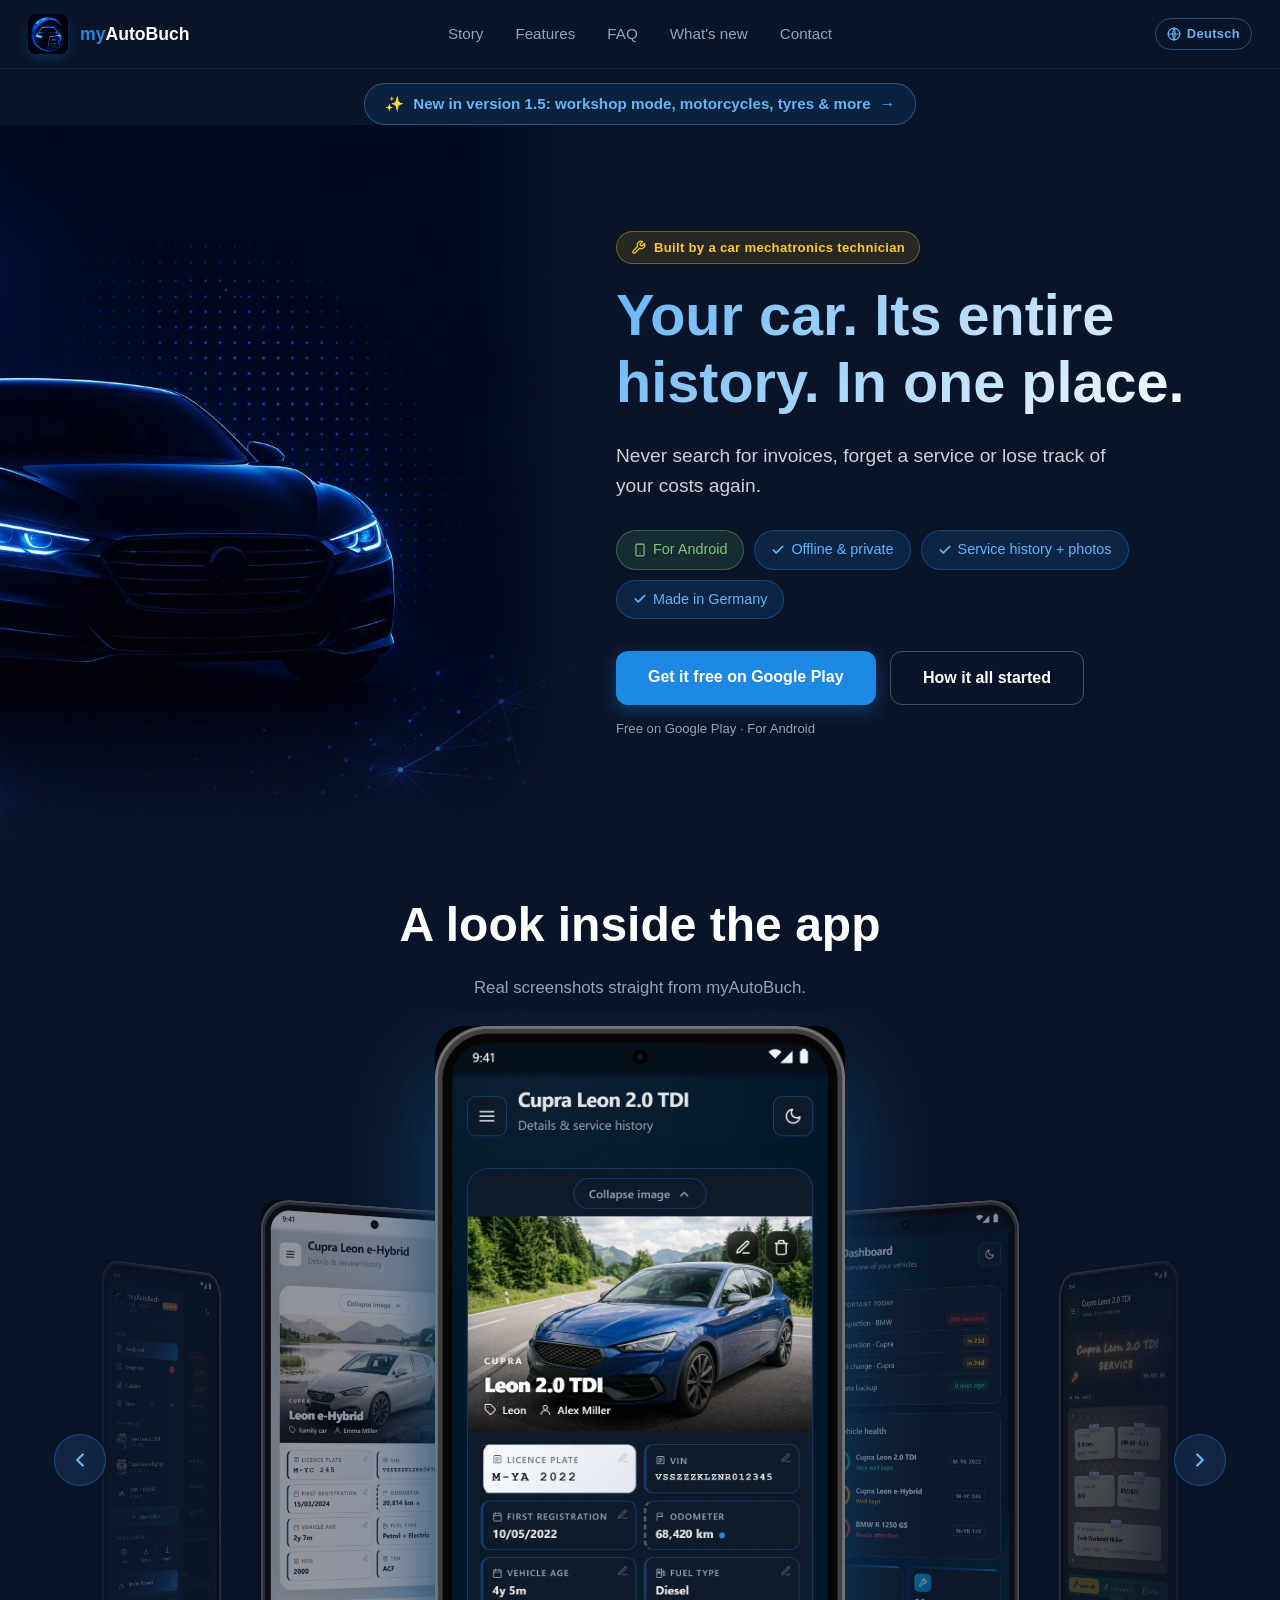
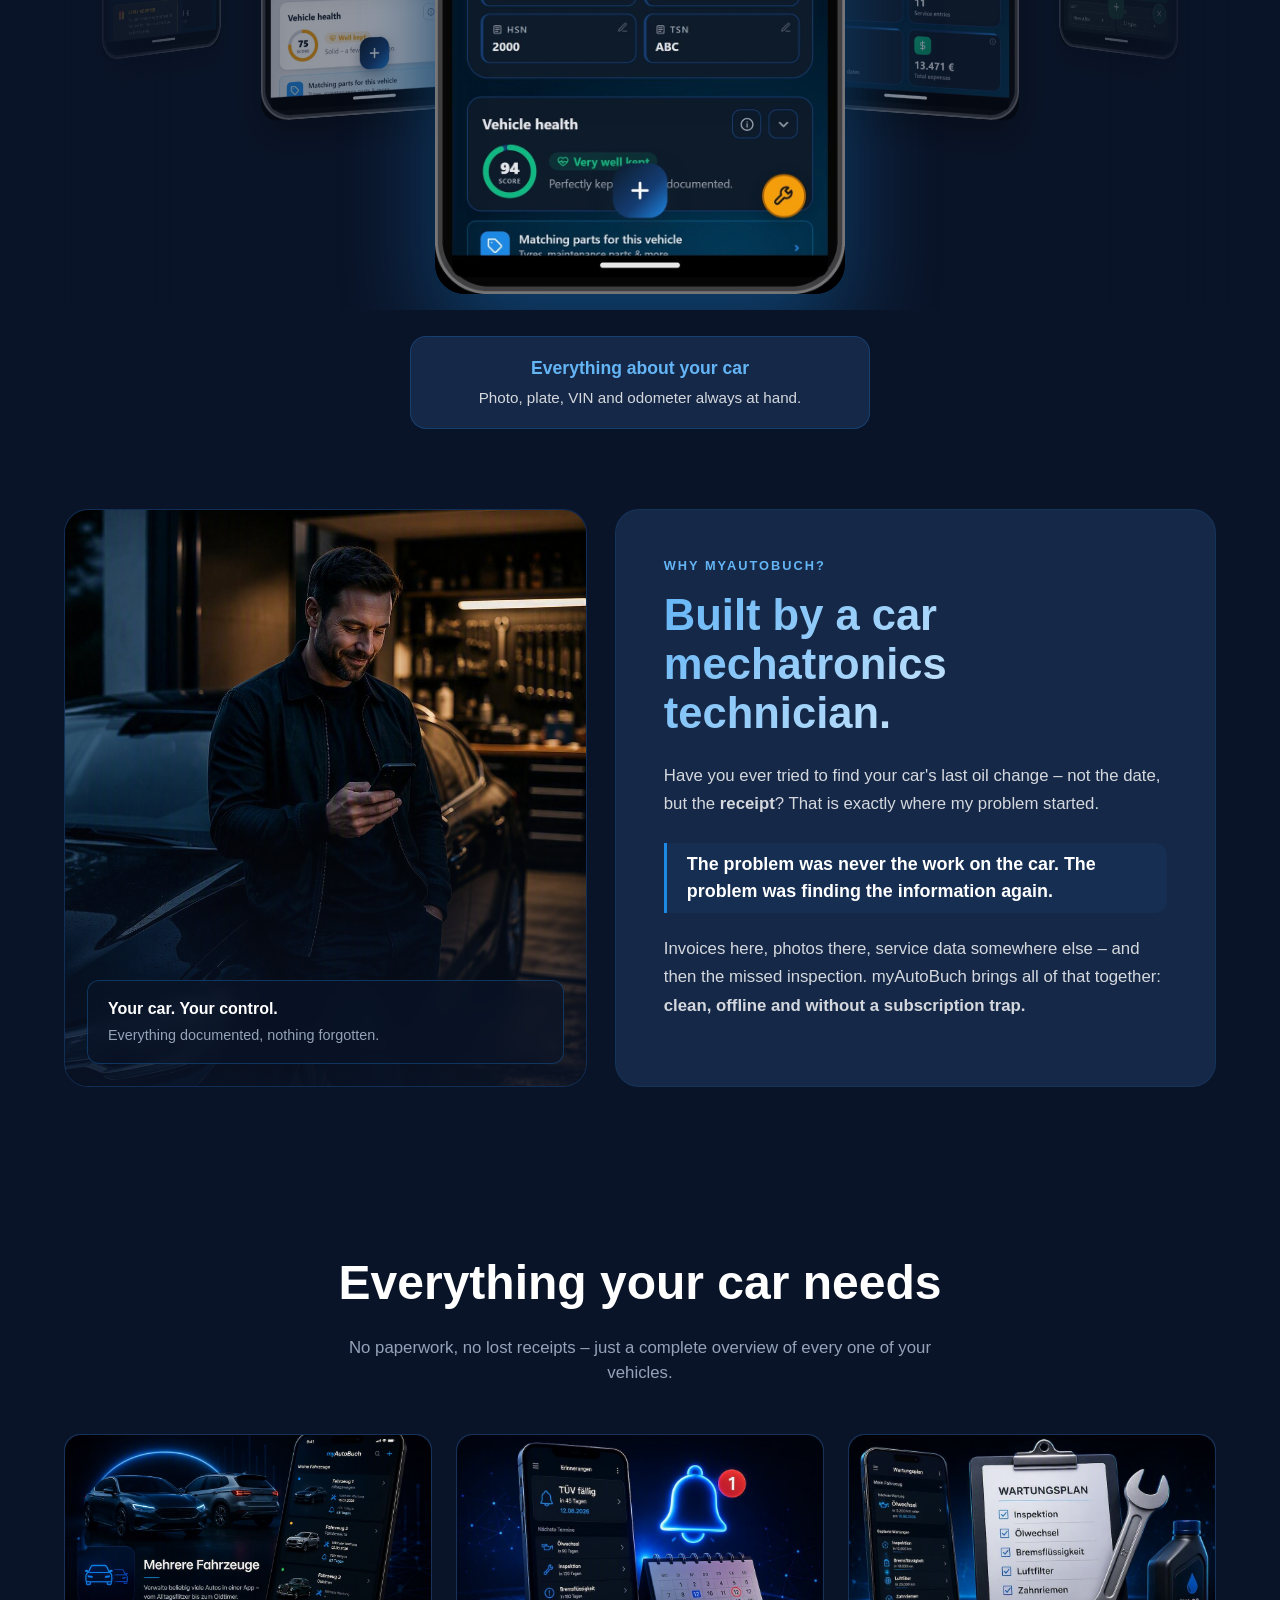
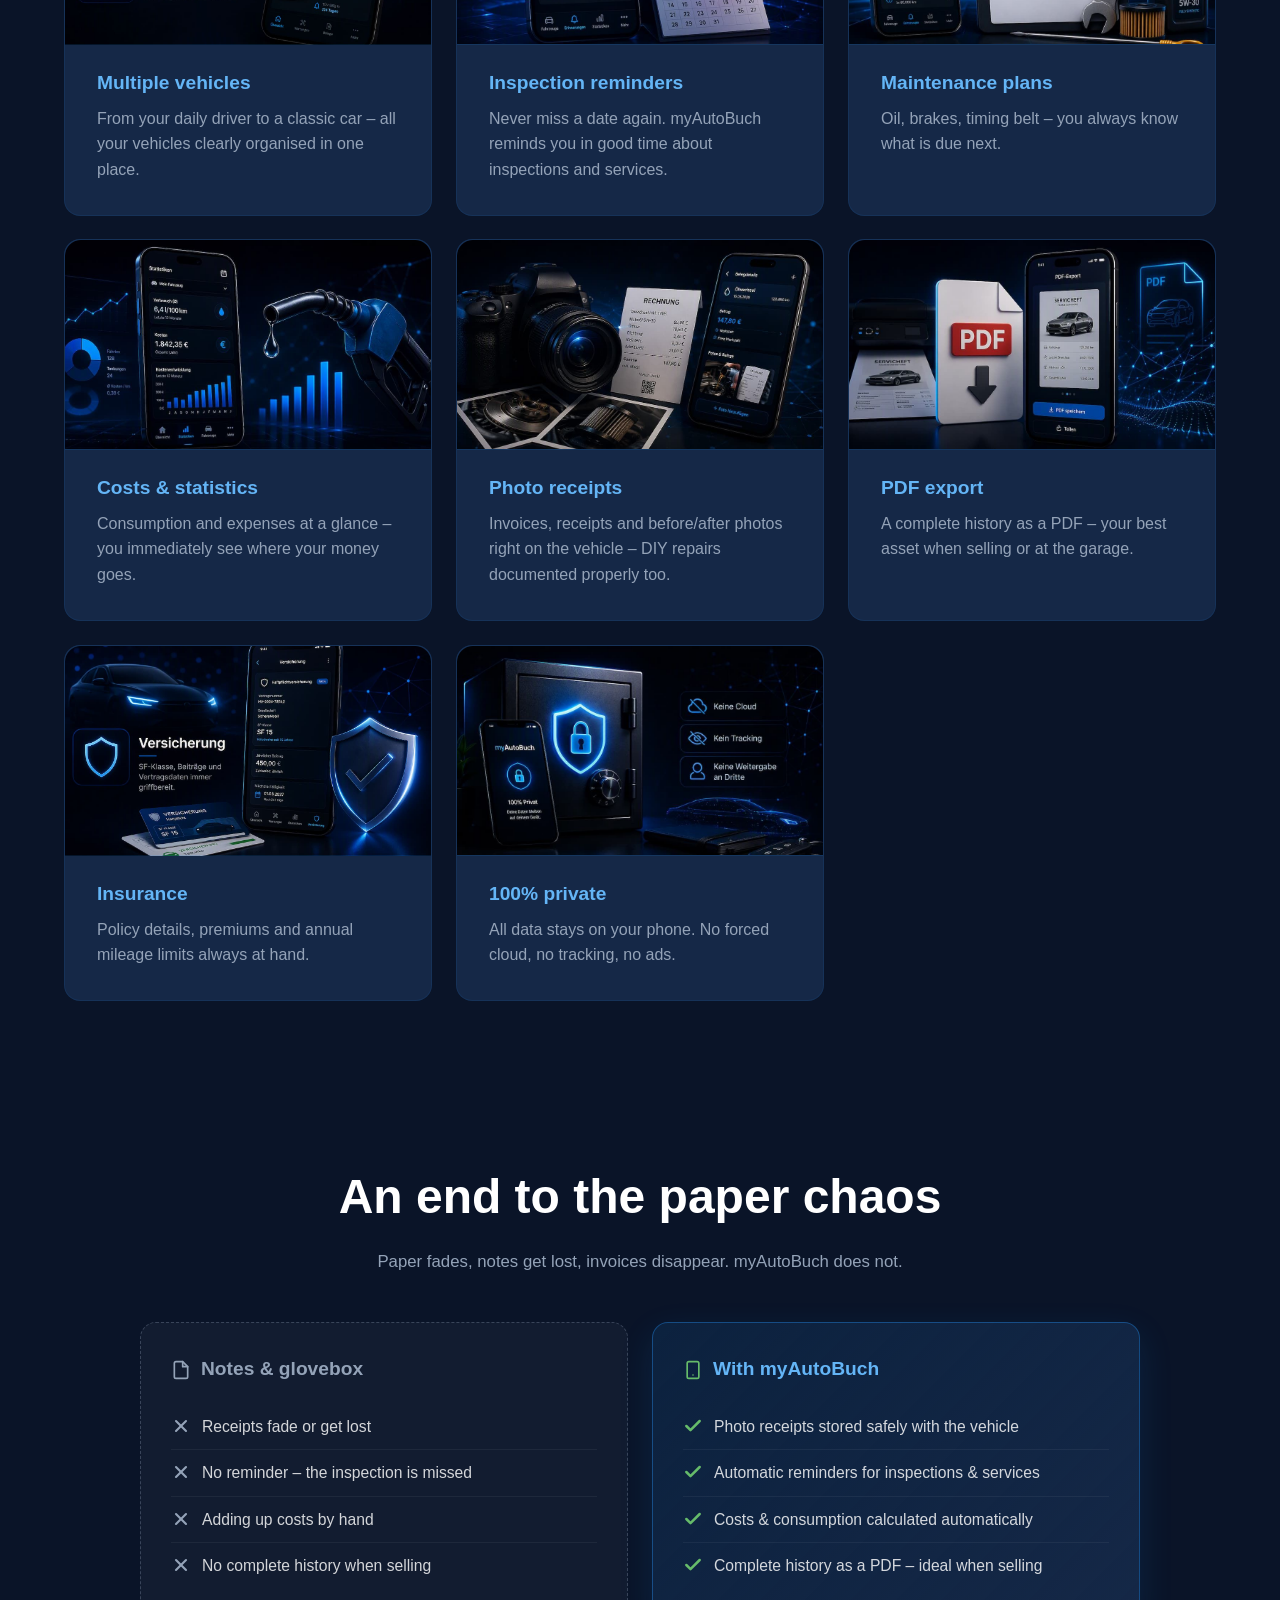
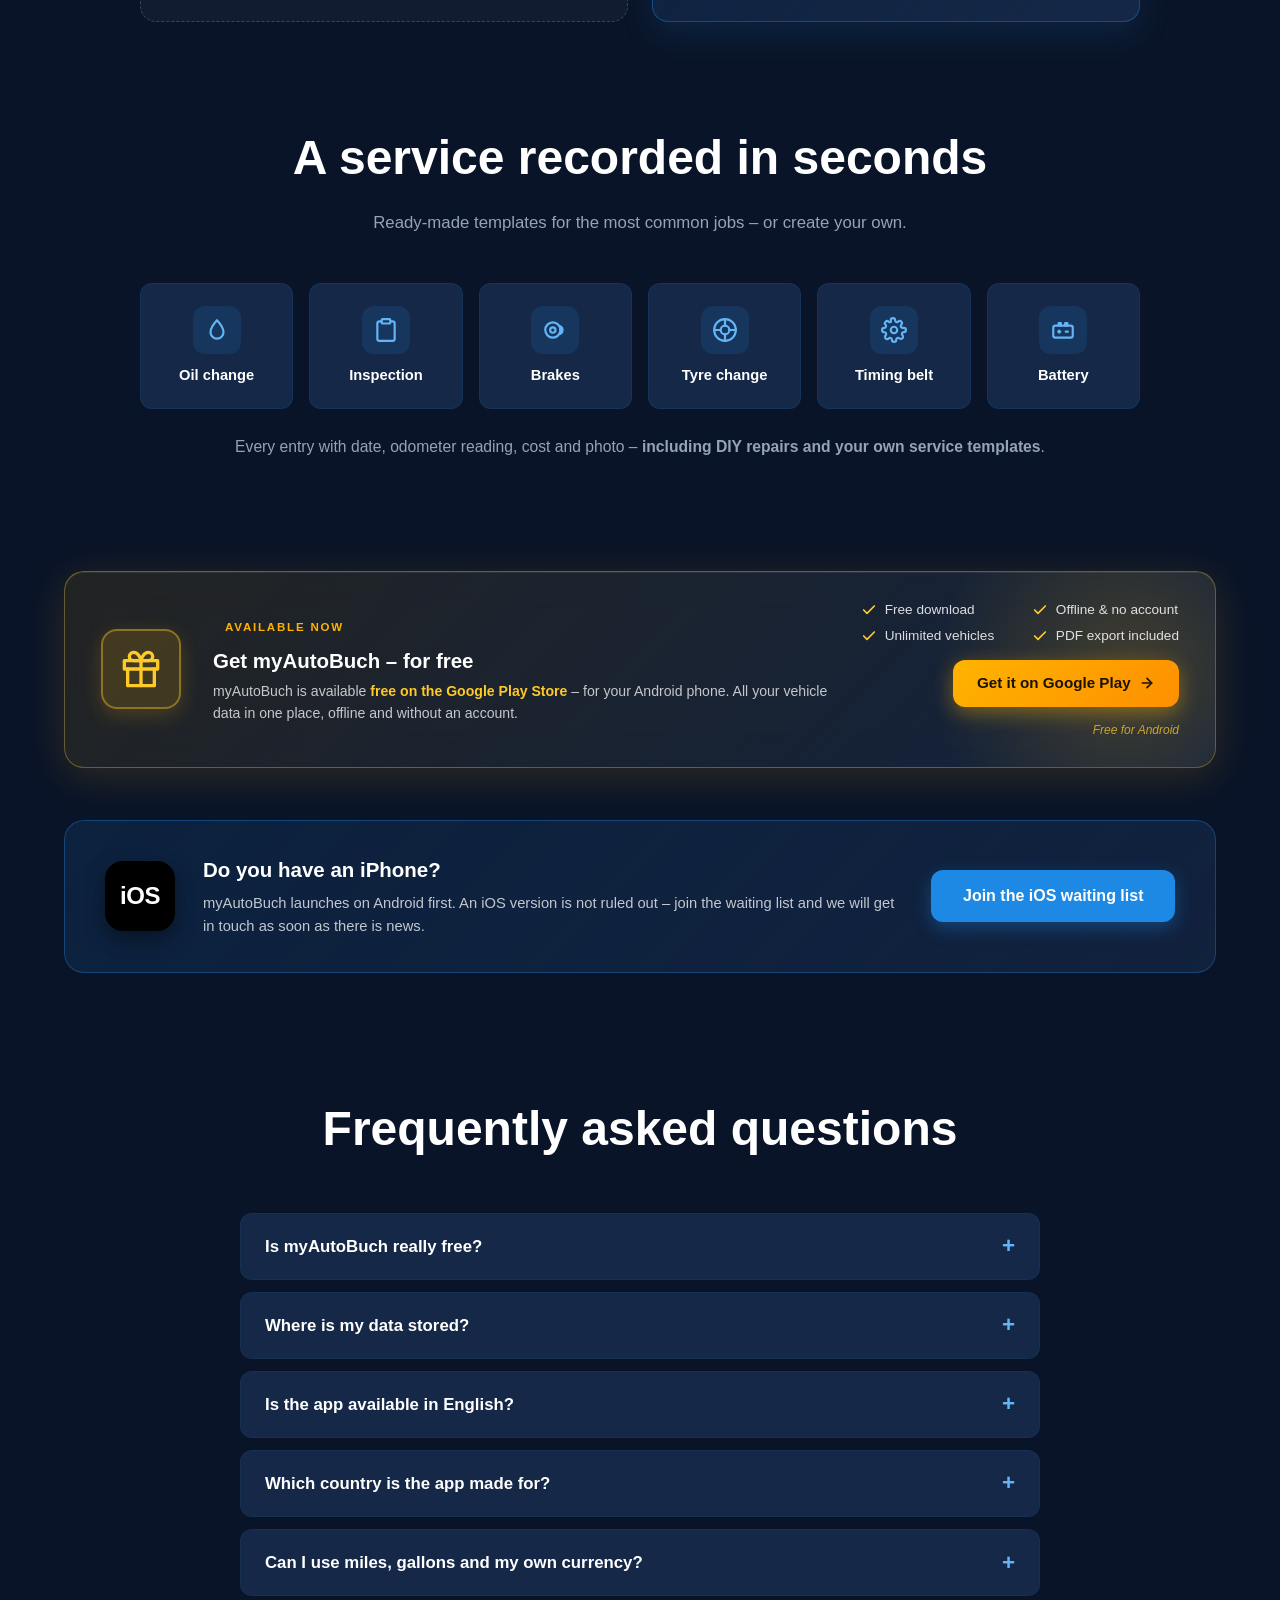
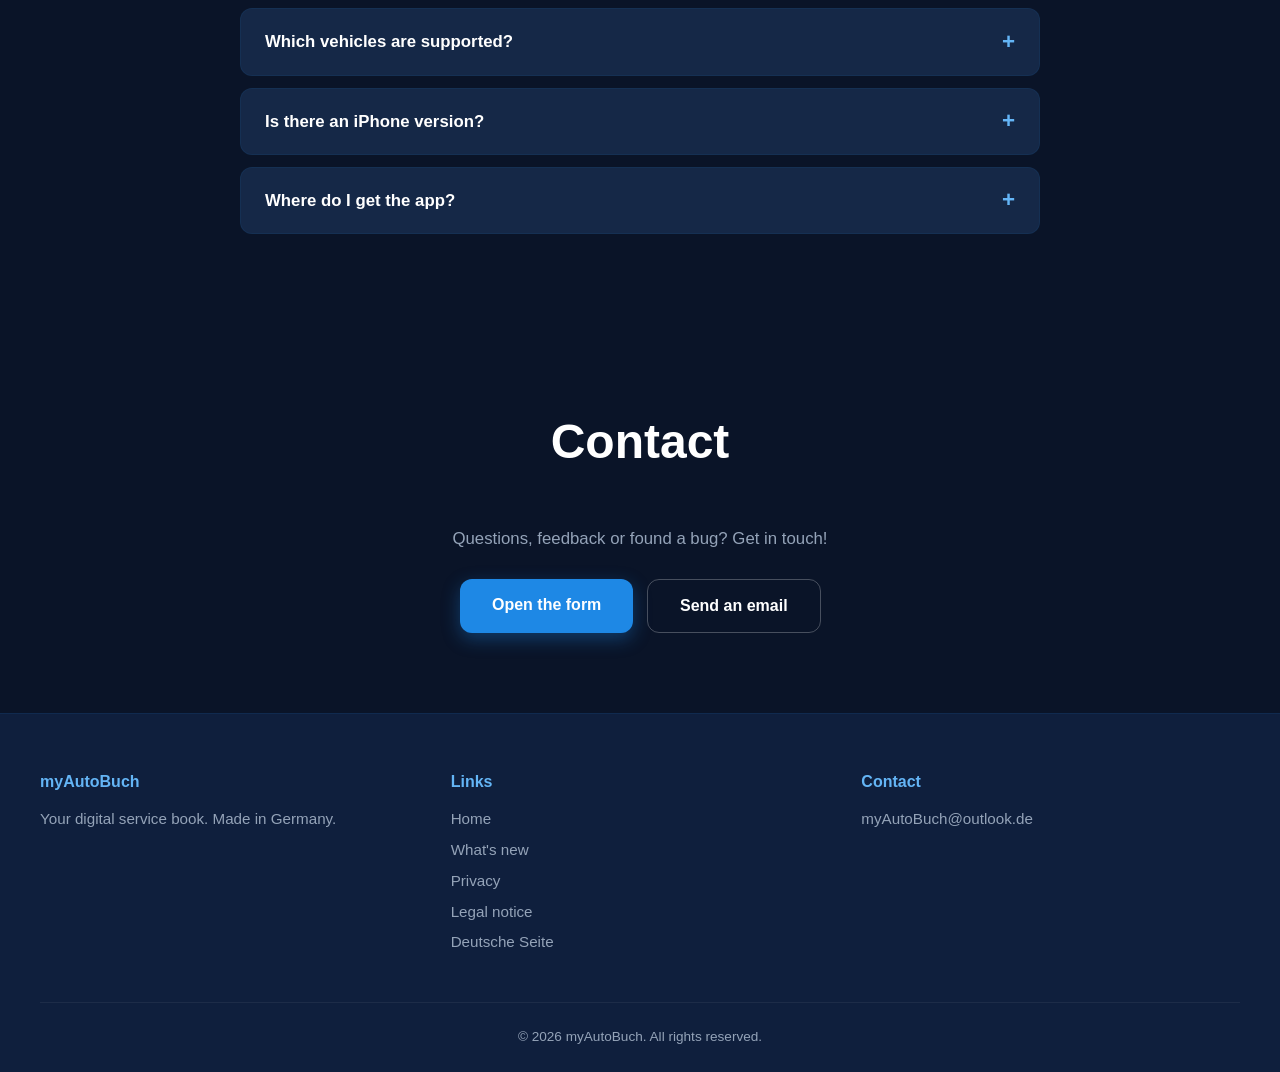
==== commit 1b0f1fc7: "Screenshots: Erinnerungen + Service-Historie ergaenzt (19 je Sprache)" ====
--- a/en/index.html
+++ b/en/index.html
@@ -255,55 +255,61 @@
   </button>
   <div class="carousel3d-stage" id="c3dStage">
     <figure class="c3d-item" data-title="Everything about your car" data-text="Photo, plate, VIN and odometer always at hand.">
-      <img src="../assets/en/screenshot-1.jpg?v=1.5" alt="Vehicle detail view with photo, registration, VIN and odometer" loading="lazy" width="900" height="1905">
+      <img src="../assets/en/screenshot-1.jpg?v=1.5b" alt="Vehicle detail view with photo, registration, VIN and odometer" loading="lazy" width="900" height="1905">
     </figure>
     <figure class="c3d-item" data-title="Your cockpit" data-text="All vehicles, health and costs at a glance.">
-      <img src="../assets/en/screenshot-2.jpg?v=1.5" alt="Dashboard with vehicle health, dates and costs" loading="lazy" width="900" height="1905">
+      <img src="../assets/en/screenshot-2.jpg?v=1.5b" alt="Dashboard with vehicle health, dates and costs" loading="lazy" width="900" height="1905">
     </figure>
     <figure class="c3d-item" data-title="New: workshop mode" data-text="Tyres, oil, fluids and your garage in one place.">
-      <img src="../assets/en/screenshot-3.jpg?v=1.5" alt="Workshop mode with neon sign and tool wall" loading="lazy" width="900" height="1905">
+      <img src="../assets/en/screenshot-3.jpg?v=1.5b" alt="Workshop mode with neon sign and tool wall" loading="lazy" width="900" height="1905">
     </figure>
     <figure class="c3d-item" data-title="Tyre manager" data-text="Measure tread, wear and remaining distance per wheel.">
-      <img src="../assets/en/screenshot-4.jpg?v=1.5" alt="Tyre manager with tread depth per wheel and wear forecast" loading="lazy" width="900" height="1905">
+      <img src="../assets/en/screenshot-4.jpg?v=1.5b" alt="Tyre manager with tread depth per wheel and wear forecast" loading="lazy" width="900" height="1905">
     </figure>
     <figure class="c3d-item" data-title="Spare parts" data-text="Part numbers, prices and sources saved.">
-      <img src="../assets/en/screenshot-5.jpg?v=1.5" alt="Spare parts list with part numbers, prices and sources" loading="lazy" width="900" height="1905">
+      <img src="../assets/en/screenshot-5.jpg?v=1.5b" alt="Spare parts list with part numbers, prices and sources" loading="lazy" width="900" height="1905">
     </figure>
     <figure class="c3d-item" data-title="Maintenance plans" data-text="Intervals by time and distance – the app reminds you.">
-      <img src="../assets/en/screenshot-6.jpg?v=1.5" alt="Maintenance plans with intervals for oil change and inspection" loading="lazy" width="900" height="1905">
+      <img src="../assets/en/screenshot-6.jpg?v=1.5b" alt="Maintenance plans with intervals for oil change and inspection" loading="lazy" width="900" height="1905">
+    </figure>
+    <figure class="c3d-item" data-title="Never miss an inspection" data-text="All dates for all vehicles – overdue, due soon, on track.">
+      <img src="../assets/en/screenshot-7.jpg?v=1.5b" alt="Reminders with overdue inspection, upcoming inspection and maintenance" loading="lazy" width="900" height="1905">
+    </figure>
+    <figure class="c3d-item" data-title="Service history" data-text="Services and repairs with costs, mileage and receipts.">
+      <img src="../assets/en/screenshot-8.jpg?v=1.5b" alt="Service history with inspections, oil changes and repairs" loading="lazy" width="900" height="1905">
     </figure>
     <figure class="c3d-item" data-title="Vehicle health" data-text="Transparent score from inspection, maintenance, odometer and records.">
-      <img src="../assets/en/screenshot-7.jpg?v=1.5" alt="Vehicle health score with breakdown and history" loading="lazy" width="900" height="1905">
+      <img src="../assets/en/screenshot-9.jpg?v=1.5b" alt="Vehicle health score with breakdown and history" loading="lazy" width="900" height="1905">
     </figure>
     <figure class="c3d-item" data-title="Fuel &amp; consumption" data-text="Every fill-up with consumption and distance.">
-      <img src="../assets/en/screenshot-8.jpg?v=1.5" alt="Fuel history with consumption per fill-up" loading="lazy" width="900" height="1905">
+      <img src="../assets/en/screenshot-10.jpg?v=1.5b" alt="Fuel history with consumption per fill-up" loading="lazy" width="900" height="1905">
     </figure>
     <figure class="c3d-item" data-title="Costs under control" data-text="Costs by category and cost per 100 km.">
-      <img src="../assets/en/screenshot-9.jpg?v=1.5" alt="Statistics with costs by category and cost per 100 km" loading="lazy" width="900" height="1905">
+      <img src="../assets/en/screenshot-11.jpg?v=1.5b" alt="Statistics with costs by category and cost per 100 km" loading="lazy" width="900" height="1905">
     </figure>
     <figure class="c3d-item" data-title="Every euro broken down" data-text="Service types and other costs in detail.">
-      <img src="../assets/en/screenshot-10.jpg?v=1.5" alt="Expanded cost categories with service types and other costs" loading="lazy" width="900" height="1905">
+      <img src="../assets/en/screenshot-12.jpg?v=1.5b" alt="Expanded cost categories with service types and other costs" loading="lazy" width="900" height="1905">
     </figure>
     <figure class="c3d-item" data-title="Fuel analysis" data-text="Avg price, consumption, CO₂ and monthly fuel costs.">
-      <img src="../assets/en/screenshot-11.jpg?v=1.5" alt="Fuel analysis with average price, consumption, CO₂ and monthly costs" loading="lazy" width="900" height="1905">
+      <img src="../assets/en/screenshot-13.jpg?v=1.5b" alt="Fuel analysis with average price, consumption, CO₂ and monthly costs" loading="lazy" width="900" height="1905">
     </figure>
     <figure class="c3d-item" data-title="Prices &amp; stations" data-text="Price per litre history and your cheapest stations.">
-      <img src="../assets/en/screenshot-12.jpg?v=1.5" alt="Price per litre history and fuel station ranking" loading="lazy" width="900" height="1905">
+      <img src="../assets/en/screenshot-14.jpg?v=1.5b" alt="Price per litre history and fuel station ranking" loading="lazy" width="900" height="1905">
     </figure>
     <figure class="c3d-item" data-title="Mileage" data-text="Keep an eye on your insured annual mileage.">
-      <img src="../assets/en/screenshot-13.jpg?v=1.5" alt="Mileage with insured annual mileage and monthly chart" loading="lazy" width="900" height="1905">
+      <img src="../assets/en/screenshot-15.jpg?v=1.5b" alt="Mileage with insured annual mileage and monthly chart" loading="lazy" width="900" height="1905">
     </figure>
     <figure class="c3d-item" data-title="Vehicle value forecast" data-text="Keep or replace? An honest assessment.">
-      <img src="../assets/en/screenshot-14.jpg?v=1.5" alt="Vehicle value forecast with repair costs per year" loading="lazy" width="900" height="1905">
+      <img src="../assets/en/screenshot-16.jpg?v=1.5b" alt="Vehicle value forecast with repair costs per year" loading="lazy" width="900" height="1905">
     </figure>
     <figure class="c3d-item" data-title="Year in review" data-text="Your car year in numbers – ready to share.">
-      <img src="../assets/en/screenshot-15.jpg?v=1.5" alt="Year in review with total expenses and comparison to the previous year" loading="lazy" width="900" height="1905">
+      <img src="../assets/en/screenshot-17.jpg?v=1.5b" alt="Year in review with total expenses and comparison to the previous year" loading="lazy" width="900" height="1905">
     </figure>
     <figure class="c3d-item" data-title="Multiple vehicles" data-text="Cars and motorcycles in one app.">
-      <img src="../assets/en/screenshot-16.jpg?v=1.5" alt="App menu with several vehicles and backup" loading="lazy" width="900" height="1905">
+      <img src="../assets/en/screenshot-18.jpg?v=1.5b" alt="App menu with several vehicles and backup" loading="lazy" width="900" height="1905">
     </figure>
     <figure class="c3d-item" data-title="Light theme" data-text="Light or dark – your choice.">
-      <img src="../assets/en/screenshot-17.jpg?v=1.5" alt="Vehicle view in light theme" loading="lazy" width="900" height="1905">
+      <img src="../assets/en/screenshot-19.jpg?v=1.5b" alt="Vehicle view in light theme" loading="lazy" width="900" height="1905">
     </figure>
   </div>
   <button class="carousel3d-nav next" id="c3dNext" aria-label="Next screenshot">
